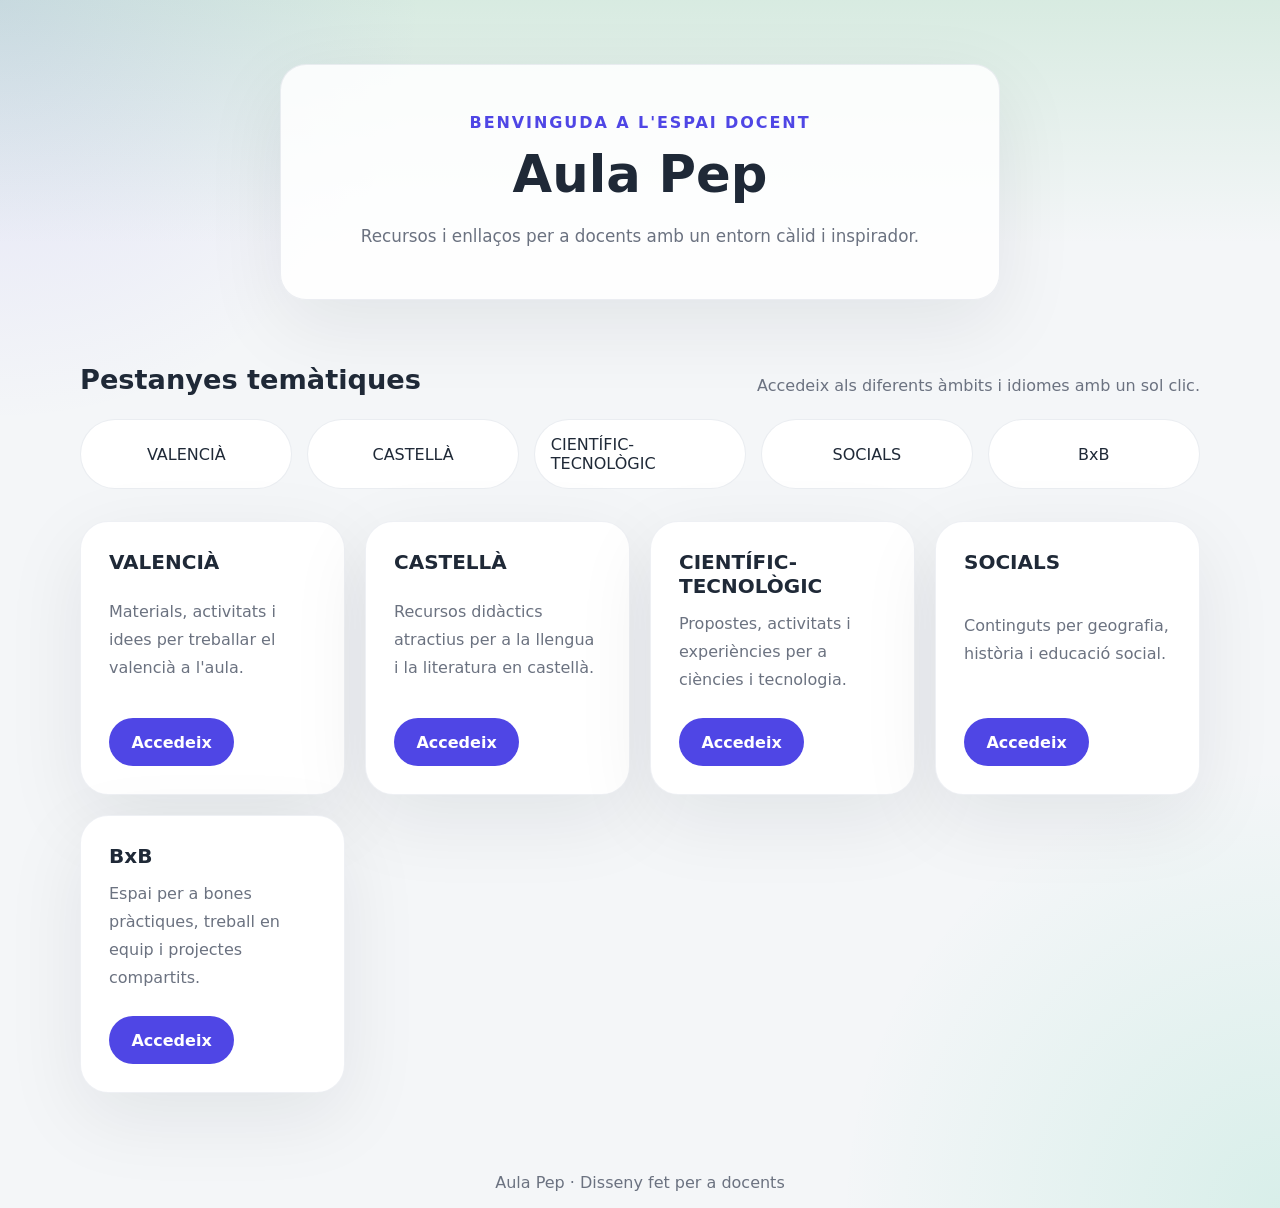
==== index.html @ 79948085 "Update tab and section titles for clarity" ====
<!DOCTYPE html>
<html lang="ca">
<head>
  <meta charset="UTF-8" />
  <meta name="viewport" content="width=device-width, initial-scale=1.0" />
  <title>Aula Pep</title>
  <link rel="stylesheet" href="styles.css" />
</head>
<body>
  <header class="hero">
    <div class="hero-content">
      <p class="eyebrow">Benvinguda a l'espai docent</p>
      <h1>Aula Pep</h1>
      <p class="subtitle">Recursos i enllaços per a docents amb un entorn càlid i inspirador.</p>
    </div>
  </header>

  <main>
    <section class="tabs-section">
      <div class="tabs-header">
        <h2>Pestanyes temàtiques</h2>
        <p>Accedeix als diferents àmbits i idiomes amb un sol clic.</p>
      </div>

      <div class="tabs">
        <a class="tab" href="#valencia">VALENCIÀ</a>
        <a class="tab" href="#castella">CASTELLÀ</a>
        <a class="tab" href="#cientific">CIENTÍFIC-TECNOLÒGIC</a>
        <a class="tab" href="#social">SOCIALS</a>
        <a class="tab" href="#bxb">BxB</a>
      </div>

      <div class="panel-grid">
        <article id="valencia" class="panel">
          <h3>VALENCIÀ</h3>
          <p>Materials, activitats i idees per treballar el valencià a l'aula.</p>
          <a class="button" href="#">Accedeix</a>
        </article>

        <article id="castella" class="panel">
          <h3>CASTELLÀ</h3>
          <p>Recursos didàctics atractius per a la llengua i la literatura en castellà.</p>
          <a class="button" href="castella/castellano.html">Accedeix</a>
        </article>

        <article id="cientific" class="panel">
          <h3>CIENTÍFIC-TECNOLÒGIC</h3>
          <p>Propostes, activitats i experiències per a ciències i tecnologia.</p>
          <a class="button" href="#">Accedeix</a>
        </article>

        <article id="social" class="panel">
          <h3>SOCIALS</h3>
          <p>Continguts per geografia, història i educació social.</p>
          <a class="button" href="#">Accedeix</a>
        </article>

        <article id="bxb" class="panel">
          <h3>BxB</h3>
          <p>Espai per a bones pràctiques, treball en equip i projectes compartits.</p>
          <a class="button" href="bxb.html">Accedeix</a>
        </article>
      </div>
    </section>
  </main>

  <footer class="footer">
    <p>Aula Pep · Disseny fet per a docents</p>
  </footer>
</body>
</html>
---- styles.css ----
:root {
  color-scheme: light;
  --bg: #f4f6f8;
  --surface: #ffffff;
  --surface-strong: #eef2f5;
  --text: #1f2937;
  --muted: #6b7280;
  --accent: #4f46e5;
  --accent-soft: #eef2ff;
  --shadow: 0 24px 80px rgba(15, 23, 42, 0.08);
  --radius: 26px;
}

* {
  box-sizing: border-box;
}

body {
  margin: 0;
  font-family: Inter, system-ui, -apple-system, BlinkMacSystemFont, "Segoe UI", sans-serif;
  background: radial-gradient(circle at top left, rgba(79, 70, 229, 0.12), transparent 24%),
              radial-gradient(circle at bottom right, rgba(16, 185, 129, 0.12), transparent 25%),
              var(--bg);
  color: var(--text);
  min-height: 100vh;
}

img {
  max-width: 100%;
}

.hero {
  padding: 4rem 1.5rem 3rem;
  text-align: center;
  background: linear-gradient(180deg, rgba(102, 190, 133, 0.2), transparent 70%);
}

.hero-content {
  margin: 0 auto;
  max-width: 720px;
  padding: 3rem 2rem;
  background: rgba(255, 255, 255, 0.85);
  border: 1px solid rgba(148, 163, 184, 0.18);
  border-radius: var(--radius);
  box-shadow: var(--shadow);
}

.eyebrow {
  margin: 0 0 1rem;
  color: var(--accent);
  font-weight: 700;
  letter-spacing: 0.12em;
  text-transform: uppercase;
}

h1 {
  margin: 0;
  font-size: clamp(2.75rem, 4vw, 4rem);
  line-height: 1.03;
}

.subtitle {
  margin: 1.25rem auto 0;
  max-width: 600px;
  color: var(--muted);
  font-size: 1.05rem;
  line-height: 1.8;
}

main {
  padding: 1rem 1.5rem 3rem;
}

.bxb-page body,
.bxb-page {
  background: linear-gradient(180deg, #e8f6ea 0%, #f4fbf6 55%, #ffffff 100%);
}

.bxb-page .hero {
  background: linear-gradient(180deg, rgba(102, 190, 133, 0.2), transparent 75%);
}

.bxb-page .content-page {
  max-width: 960px;
  margin: 0 auto;
}

.content-block {
  margin-bottom: 2rem;
  padding: 1.75rem;
  background: rgba(255, 255, 255, 0.9);
  border-radius: 28px;
  border: 1px solid rgba(148, 163, 184, 0.16);
  box-shadow: var(--shadow);
}

.image-gallery-block {
  background: rgba(237, 249, 238, 0.95);
}

.image-gallery {
  display: grid;
  grid-template-columns: repeat(auto-fit, minmax(200px, 1fr));
  gap: 1rem;
  margin-top: 1.5rem;
}

.image-gallery figure {
  margin: 0;
  overflow: hidden;
  border-radius: 24px;
  background: #f8faf7;
  box-shadow: 0 16px 40px rgba(15, 23, 42, 0.08);
}

.image-gallery img {
  display: block;
  width: 100%;
  height: 220px;
  object-fit: cover;
}

.image-gallery figcaption {
  padding: 0.85rem 1rem;
  color: #2f5f3b;
  font-size: 0.98rem;
  font-weight: 600;
}

.tabs-section {
  max-width: 1120px;
  margin: 0 auto;
}

.tabs-header {
  display: flex;
  flex-wrap: wrap;
  align-items: flex-end;
  justify-content: space-between;
  gap: 1rem;
  margin-bottom: 1.5rem;
}

.tabs-header h2 {
  margin: 0;
  font-size: 1.7rem;
}

.tabs-header p {
  margin: 0;
  color: var(--muted);
}

.tabs {
  display: grid;
  grid-template-columns: repeat(auto-fit, minmax(140px, 1fr));
  gap: 0.9rem;
  margin-bottom: 2rem;
}

.tab {
  display: inline-flex;
  align-items: center;
  justify-content: center;
  padding: 0.95rem 1rem;
  border-radius: 999px;
  background: #fff;
  color: var(--text);
  text-decoration: none;
  border: 1px solid rgba(148, 163, 184, 0.2);
  transition: transform 0.2s ease, box-shadow 0.2s ease, border-color 0.2s ease;
}

.tab:hover,
.tab:focus-visible {
  transform: translateY(-2px);
  border-color: rgba(79, 70, 229, 0.32);
  box-shadow: 0 14px 30px rgba(79, 70, 229, 0.1);
}

.panel-grid {
  display: grid;
  gap: 1.25rem;
  grid-template-columns: repeat(auto-fit, minmax(220px, 1fr));
}

.panel {
  background: var(--surface);
  border-radius: 28px;
  padding: 1.75rem;
  border: 1px solid rgba(148, 163, 184, 0.16);
  box-shadow: var(--shadow);
  display: flex;
  flex-direction: column;
  justify-content: space-between;
}

.panel h3 {
  margin: 0 0 0.75rem;
  font-size: 1.25rem;
}

.panel p {
  margin: 0 0 1.5rem;
  color: var(--muted);
  line-height: 1.75;
}

.button {
  align-self: flex-start;
  display: inline-flex;
  padding: 0.9rem 1.4rem;
  border-radius: 999px;
  background: var(--accent);
  color: white;
  text-decoration: none;
  font-weight: 600;
  transition: background 0.2s ease, transform 0.2s ease;
}

.button:hover,
.button:focus-visible {
  background: #4338ca;
  transform: translateY(-1px);
}

.footer {
  text-align: center;
  margin-top: 2rem;
  color: var(--muted);
}

@media (max-width: 720px) {
  .hero-content {
    padding: 2rem 1.2rem;
  }

  .tabs-header {
    align-items: flex-start;
  }
}
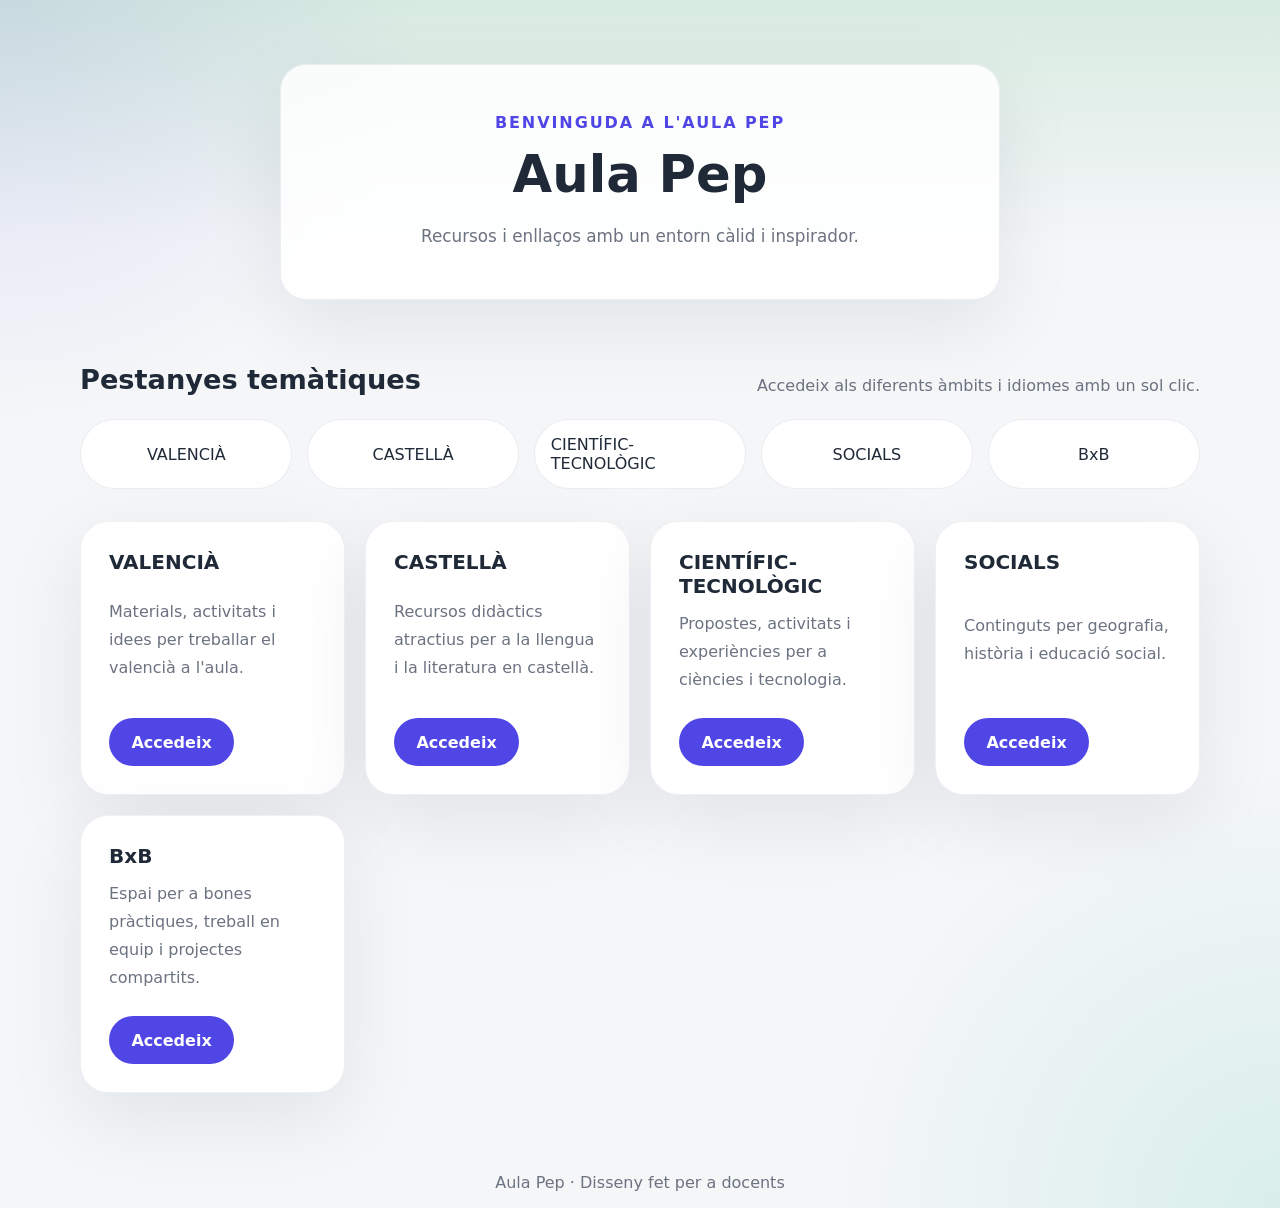
==== commit b7675c3a: "Update welcome message in index.html" ====
--- a/index.html
+++ b/index.html
@@ -9,9 +9,9 @@
 <body>
   <header class="hero">
     <div class="hero-content">
-      <p class="eyebrow">Benvinguda a l'espai docent</p>
+      <p class="eyebrow">Benvinguda a l'Aula Pep</p>
       <h1>Aula Pep</h1>
-      <p class="subtitle">Recursos i enllaços per a docents amb un entorn càlid i inspirador.</p>
+      <p class="subtitle">Recursos i enllaços amb un entorn càlid i inspirador.</p>
     </div>
   </header>
 
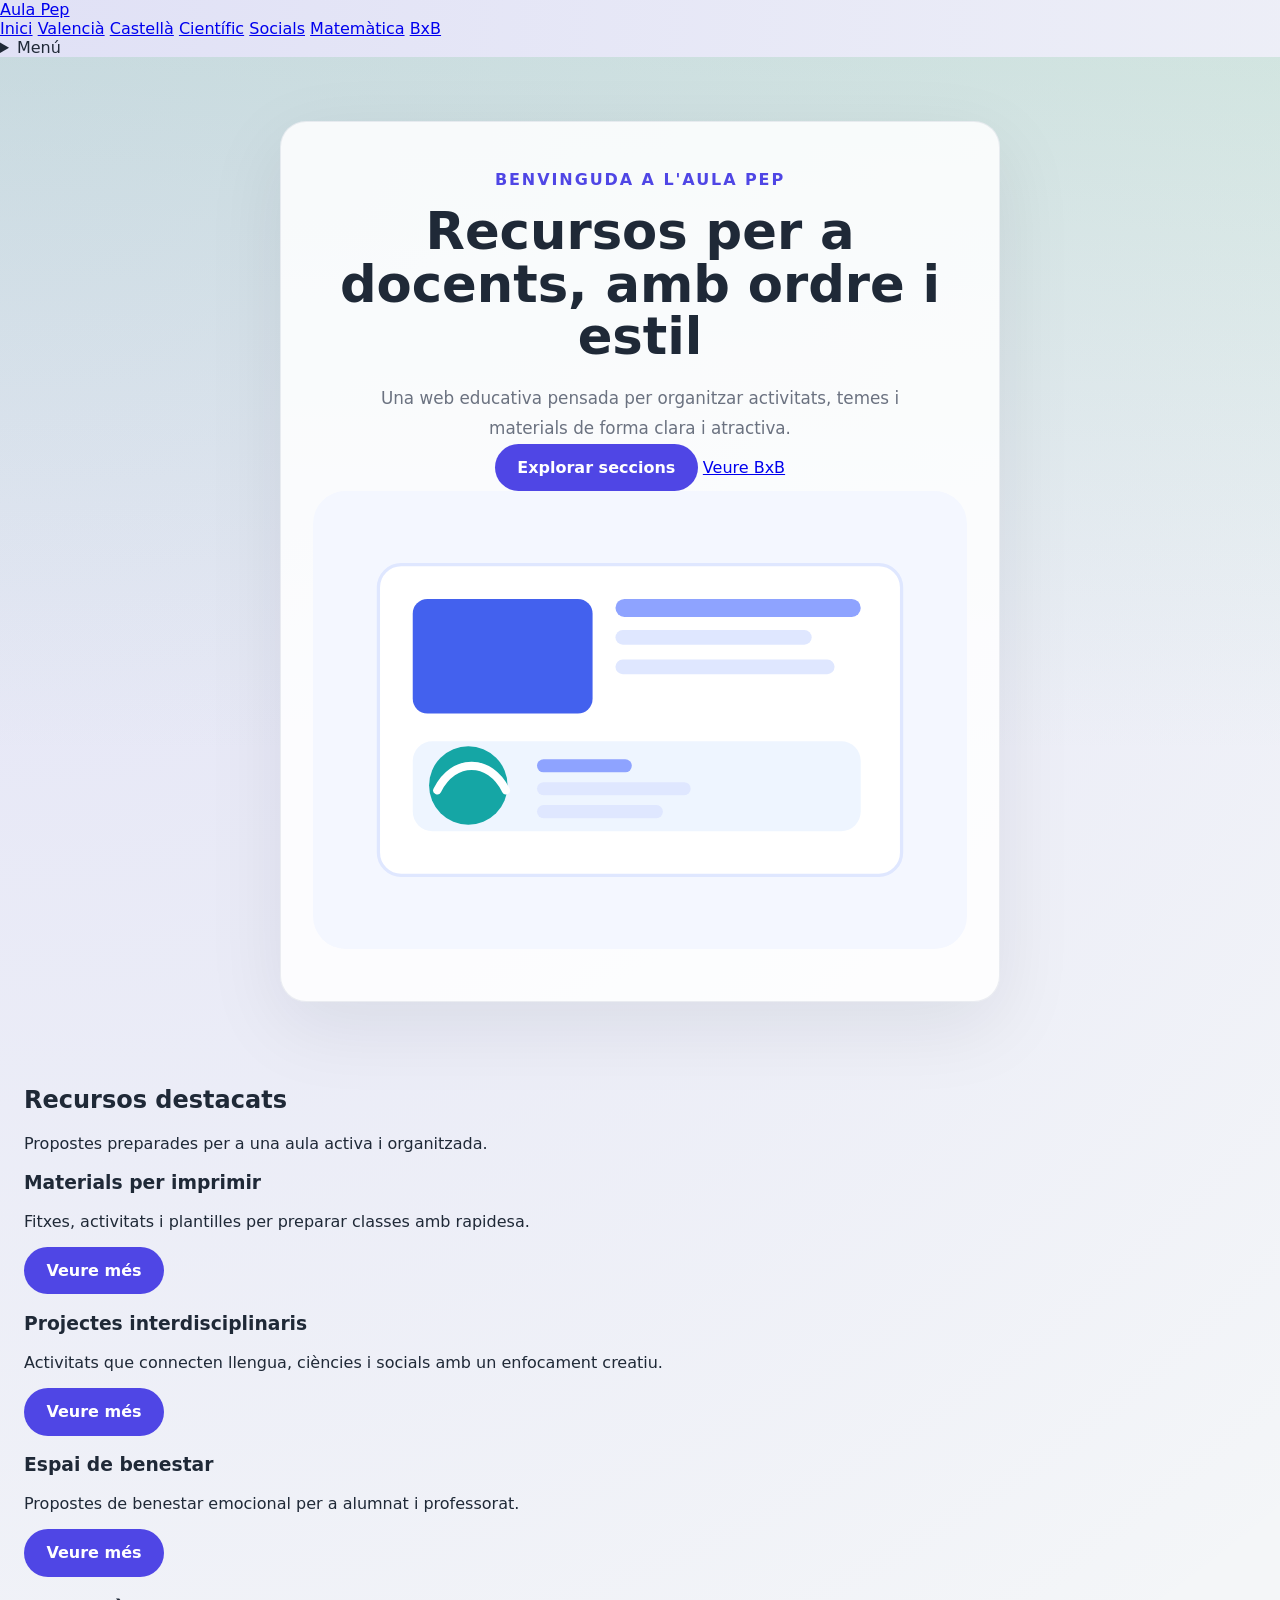
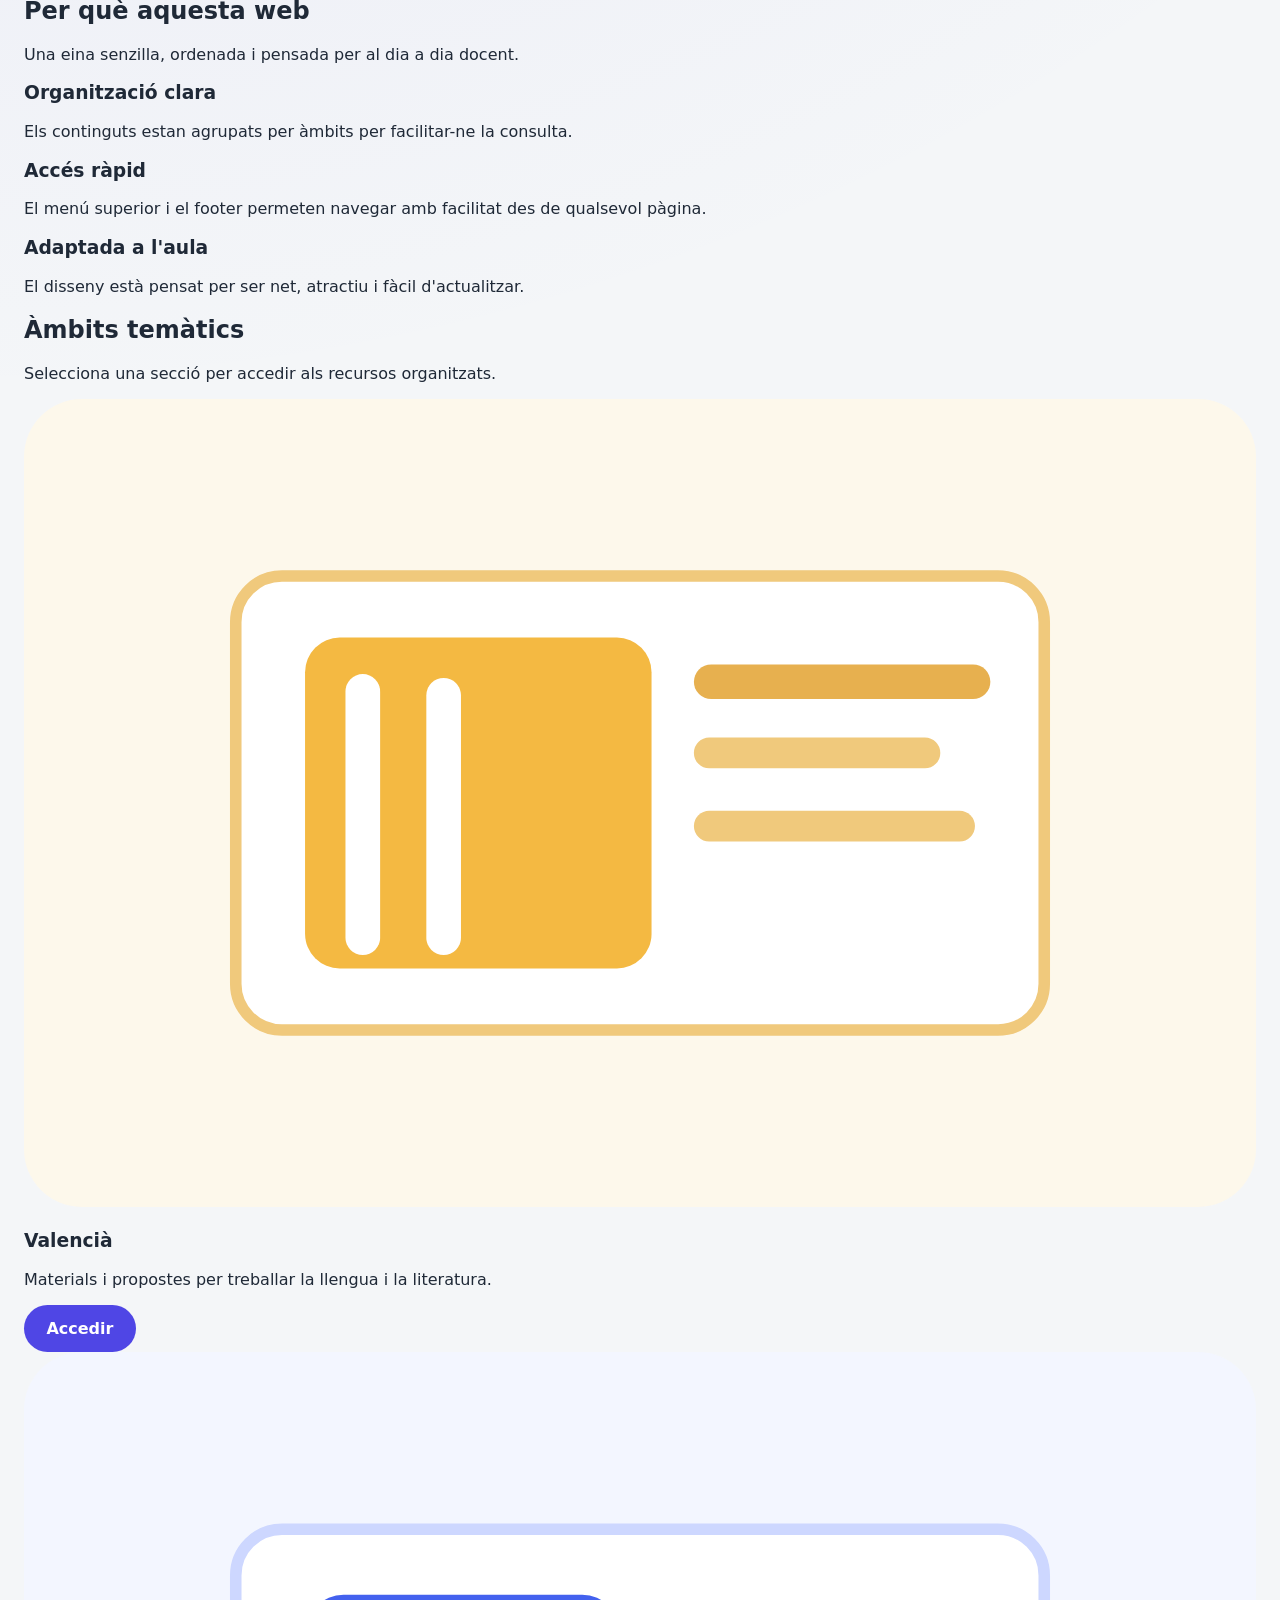
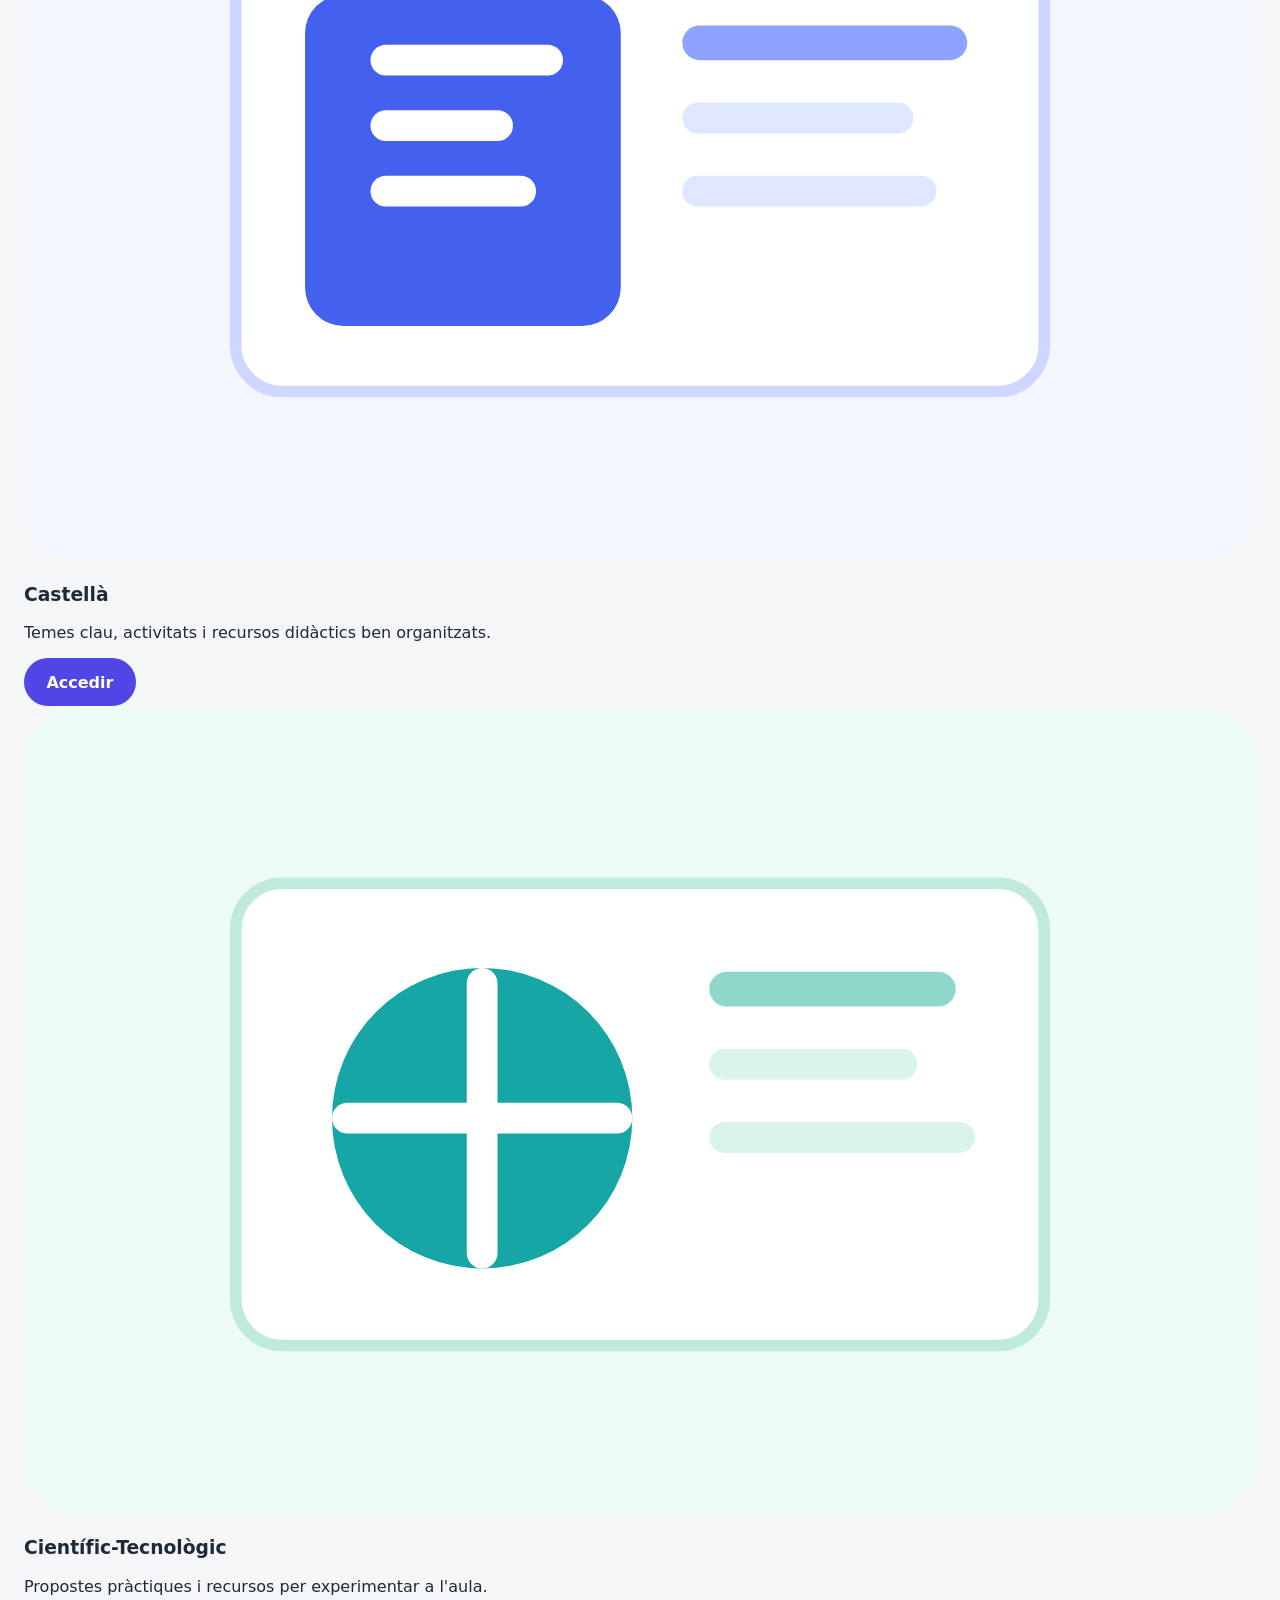
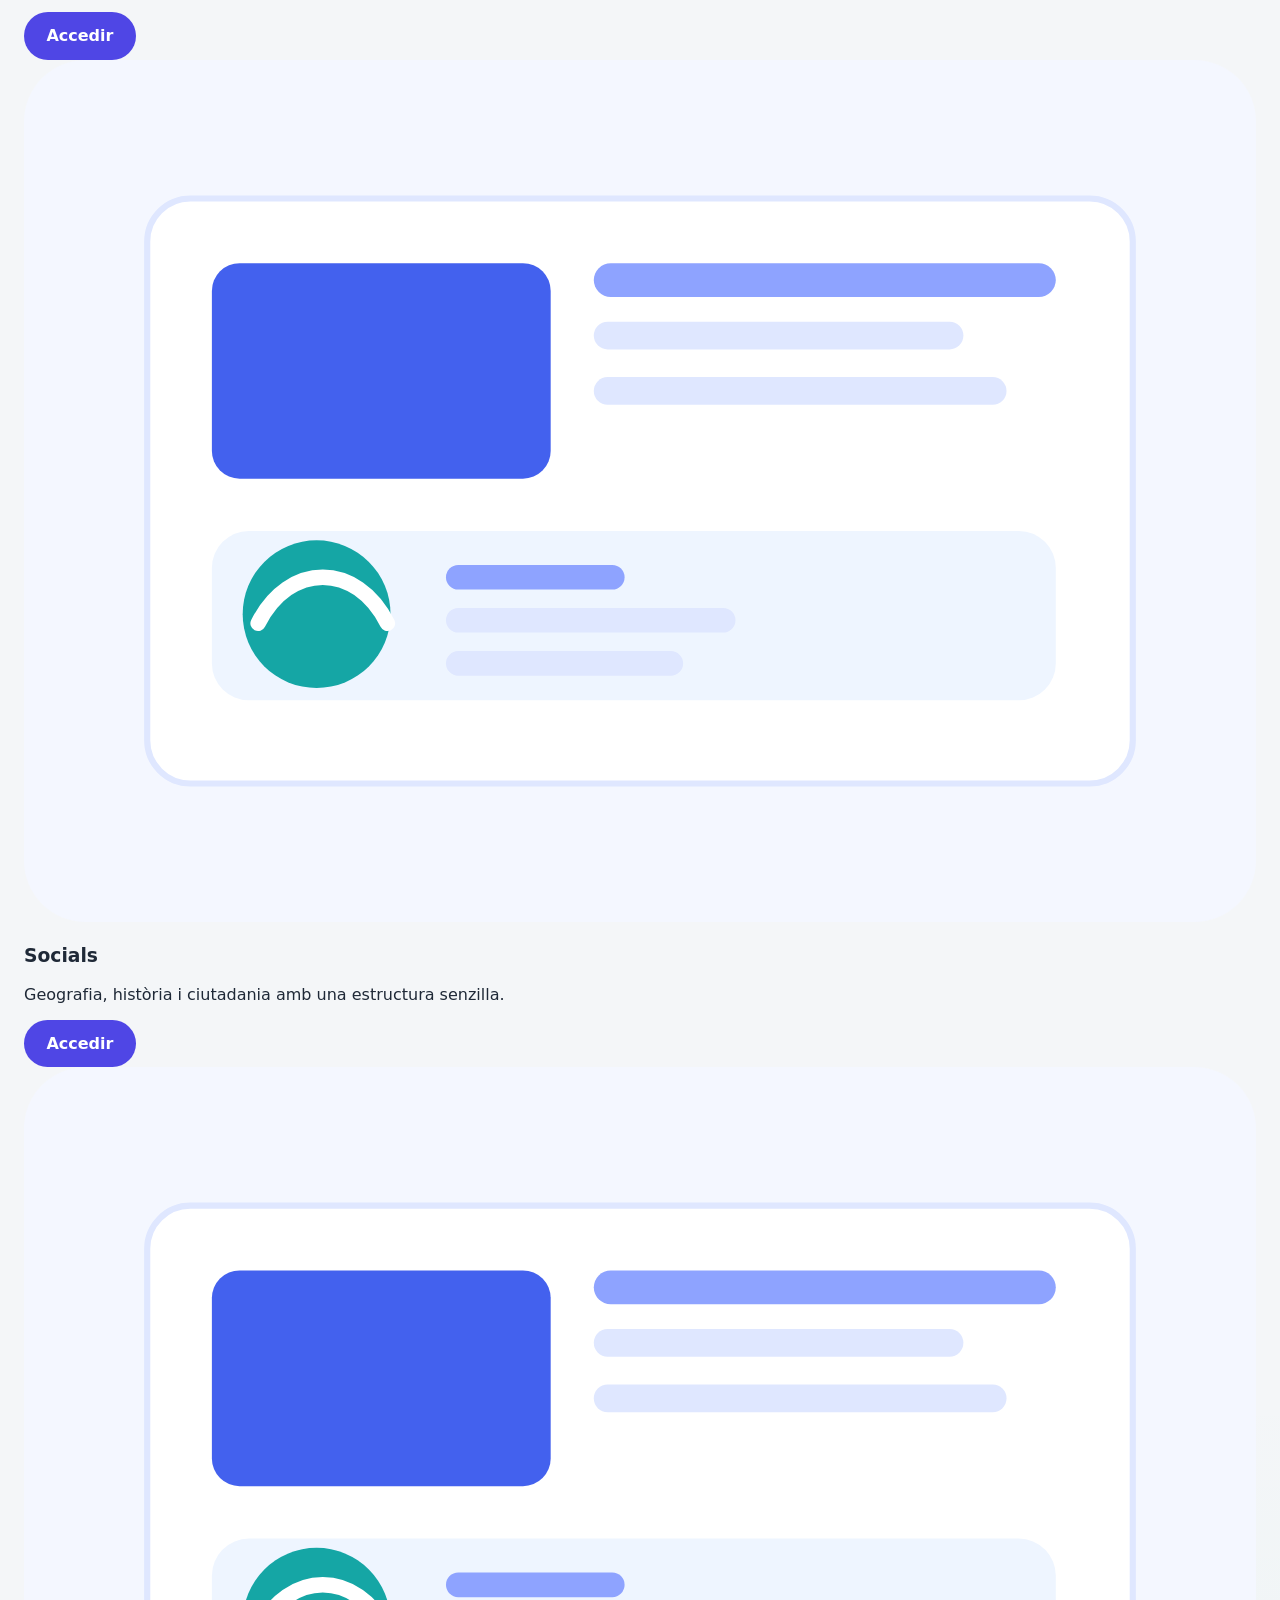
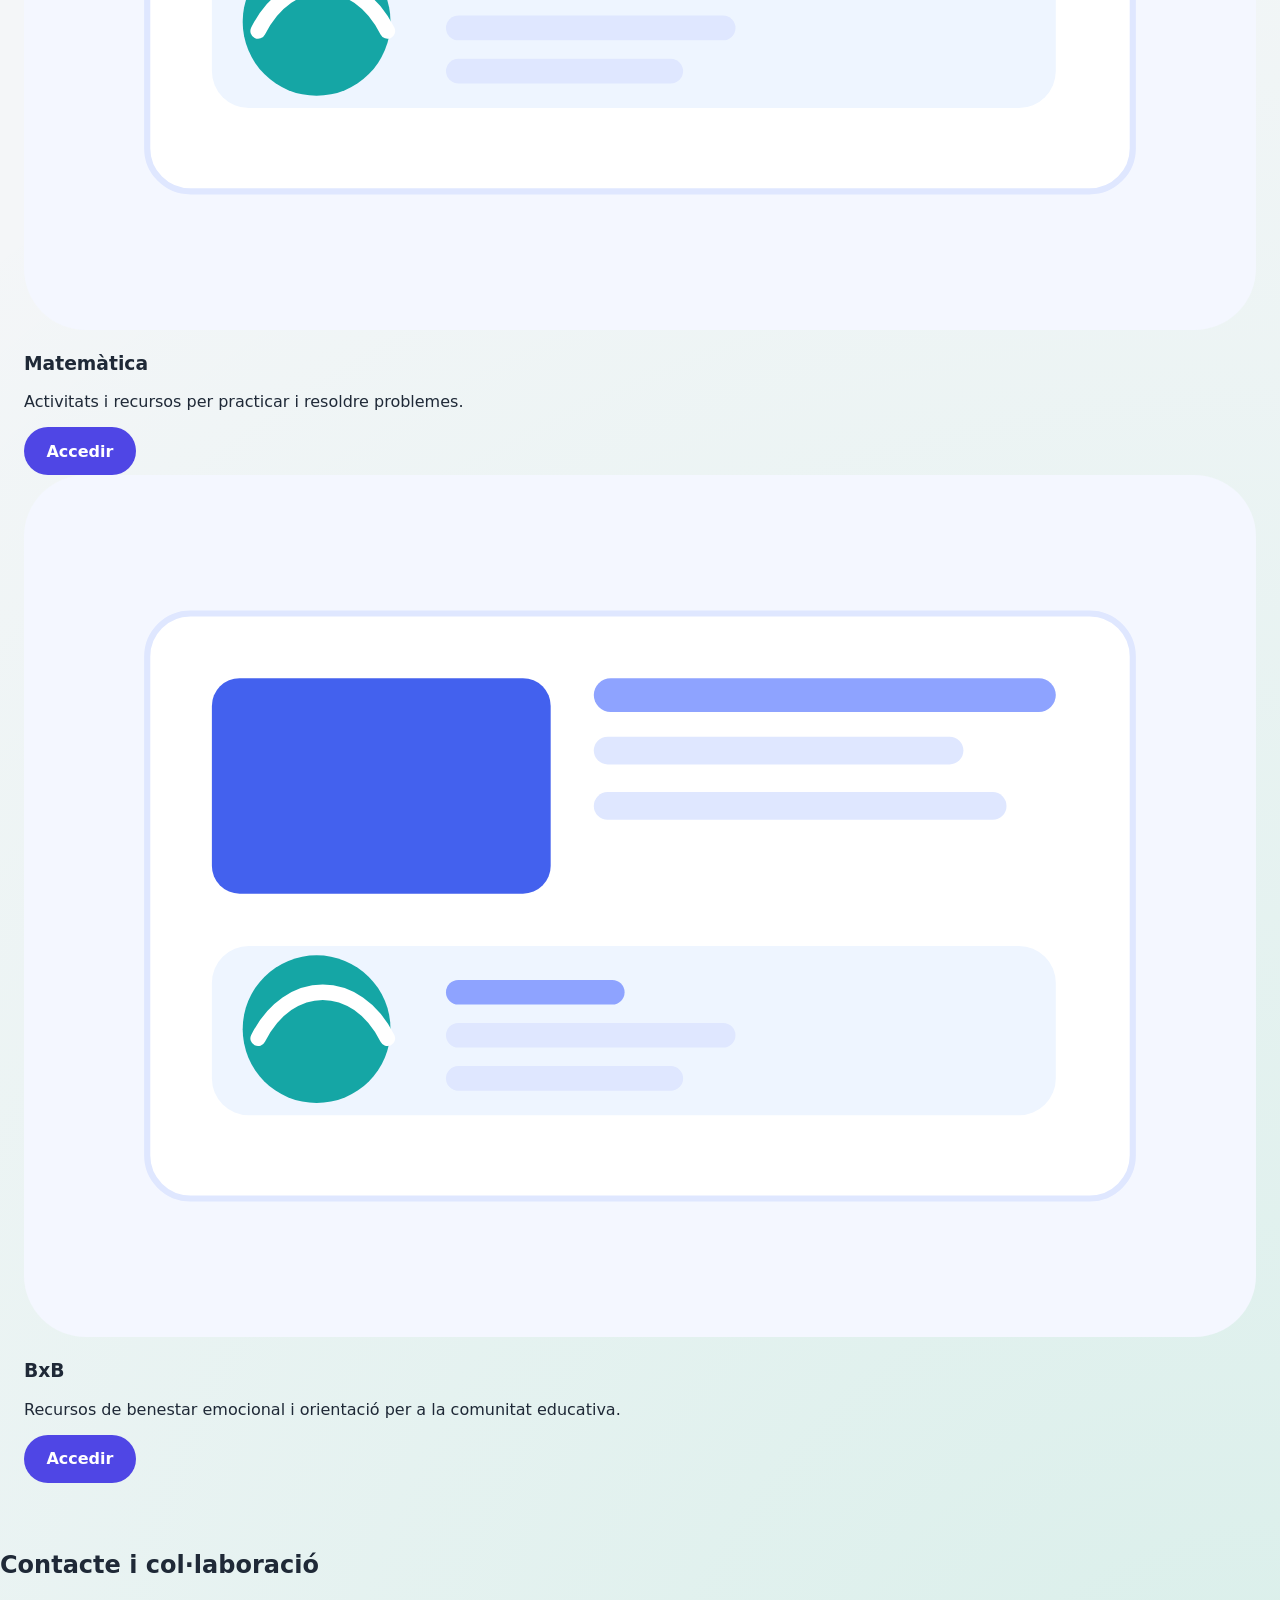
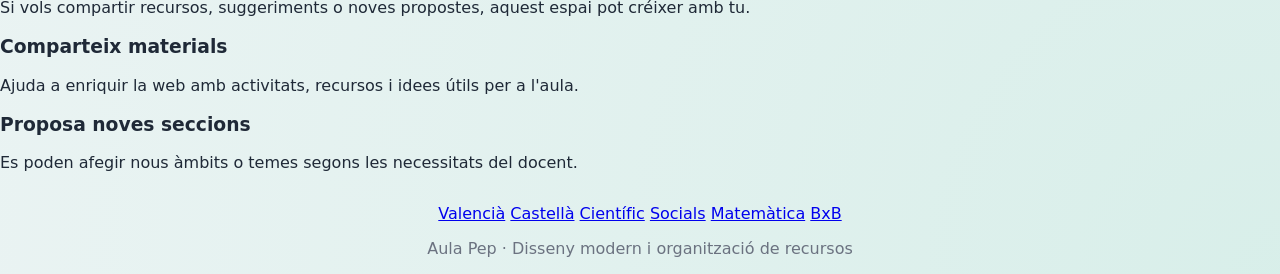
==== commit 5f2ba4b0: "Mejora visual y estructura de la web Aula Pep" ====
--- a/index.html
+++ b/index.html
@@ -7,65 +7,199 @@
   <link rel="stylesheet" href="styles.css" />
 </head>
 <body>
-  <header class="hero">
-    <div class="hero-content">
-      <p class="eyebrow">Benvinguda a l'Aula Pep</p>
-      <h1>Aula Pep</h1>
-      <p class="subtitle">Recursos i enllaços amb un entorn càlid i inspirador.</p>
-    </div>
-  </header>
-
-  <main>
-    <section class="tabs-section">
-      <div class="tabs-header">
-        <h2>Pestanyes temàtiques</h2>
-        <p>Accedeix als diferents àmbits i idiomes amb un sol clic.</p>
-      </div>
-
-      <div class="tabs">
-        <a class="tab" href="#valencia">VALENCIÀ</a>
-        <a class="tab" href="#castella">CASTELLÀ</a>
-        <a class="tab" href="#cientific">CIENTÍFIC-TECNOLÒGIC</a>
-        <a class="tab" href="#social">SOCIALS</a>
-        <a class="tab" href="#bxb">BxB</a>
-      </div>
-
-      <div class="panel-grid">
-        <article id="valencia" class="panel">
-          <h3>VALENCIÀ</h3>
-          <p>Materials, activitats i idees per treballar el valencià a l'aula.</p>
-          <a class="button" href="#">Accedeix</a>
+  <div class="site-shell">
+    <header class="site-header">
+      <nav class="top-nav" aria-label="Navegació principal">
+        <a class="nav-brand" href="index.html">Aula Pep</a>
+        <div class="nav-links">
+          <a href="index.html">Inici</a>
+          <a href="valencia/index.html">Valencià</a>
+          <a href="castella/index.html">Castellà</a>
+          <a href="cientificotecnologic/index.html">Científic</a>
+          <a href="social/index.html">Socials</a>
+          <a href="matematica/index.html">Matemàtica</a>
+          <a href="bxb.html">BxB</a>
+        </div>
+        <details class="mobile-nav">
+          <summary>Menú</summary>
+          <div class="mobile-nav__links">
+            <a href="index.html">Inici</a>
+            <a href="valencia/index.html">Valencià</a>
+            <a href="castella/index.html">Castellà</a>
+            <a href="cientificotecnologic/index.html">Científic</a>
+            <a href="social/index.html">Socials</a>
+            <a href="matematica/index.html">Matemàtica</a>
+            <a href="bxb.html">BxB</a>
+          </div>
+        </details>
+      </nav>
+    </header>
+
+    <header class="hero">
+      <div class="hero-content">
+        <div class="hero-text">
+          <p class="eyebrow">Benvinguda a l'Aula Pep</p>
+          <h1>Recursos per a docents, amb ordre i estil</h1>
+          <p class="subtitle">Una web educativa pensada per organitzar activitats, temes i materials de forma clara i atractiva.</p>
+          <div class="hero-actions">
+            <a class="button" href="#seccions">Explorar seccions</a>
+            <a class="button-secondary" href="bxb.html">Veure BxB</a>
+          </div>
+        </div>
+        <div class="hero-media">
+          <img src="assets/images/hero-home.svg" alt="Il·lustració d'un espai de recursos escolars" />
+        </div>
+      </div>
+    </header>
+
+    <main>
+      <section class="section-block" id="seccions">
+        <div class="section-heading">
+          <div>
+            <h2>Recursos destacats</h2>
+            <p>Propostes preparades per a una aula activa i organitzada.</p>
+          </div>
+        </div>
+
+        <div class="card-grid">
+          <article class="feature-card">
+            <h3>Materials per imprimir</h3>
+            <p>Fitxes, activitats i plantilles per preparar classes amb rapidesa.</p>
+            <a class="button" href="valencia/index.html">Veure més</a>
+          </article>
+          <article class="feature-card">
+            <h3>Projectes interdisciplinaris</h3>
+            <p>Activitats que connecten llengua, ciències i socials amb un enfocament creatiu.</p>
+            <a class="button" href="cientificotecnologic/index.html">Veure més</a>
+          </article>
+          <article class="feature-card">
+            <h3>Espai de benestar</h3>
+            <p>Propostes de benestar emocional per a alumnat i professorat.</p>
+            <a class="button" href="bxb.html">Veure més</a>
+          </article>
+        </div>
+      </section>
+
+      <section class="section-block">
+        <div class="section-heading">
+          <div>
+            <h2>Per què aquesta web</h2>
+            <p>Una eina senzilla, ordenada i pensada per al dia a dia docent.</p>
+          </div>
+        </div>
+
+        <div class="card-grid">
+          <article class="info-card">
+            <h3>Organització clara</h3>
+            <p>Els continguts estan agrupats per àmbits per facilitar-ne la consulta.</p>
+          </article>
+          <article class="info-card">
+            <h3>Accés ràpid</h3>
+            <p>El menú superior i el footer permeten navegar amb facilitat des de qualsevol pàgina.</p>
+          </article>
+          <article class="info-card">
+            <h3>Adaptada a l'aula</h3>
+            <p>El disseny està pensat per ser net, atractiu i fàcil d'actualitzar.</p>
+          </article>
+        </div>
+      </section>
+
+      <section class="section-block" id="seccions">
+        <div class="section-heading">
+          <div>
+            <h2>Àmbits temàtics</h2>
+            <p>Selecciona una secció per accedir als recursos organitzats.</p>
+          </div>
+        </div>
+
+        <div class="card-grid">
+          <article class="feature-card">
+            <div class="feature-card__image">
+              <img src="assets/images/section-valencia.svg" alt="Il·lustració de valencià" />
+            </div>
+            <h3>Valencià</h3>
+            <p>Materials i propostes per treballar la llengua i la literatura.</p>
+            <a class="button" href="valencia/index.html">Accedir</a>
+          </article>
+
+          <article class="feature-card">
+            <div class="feature-card__image">
+              <img src="assets/images/section-castella.svg" alt="Il·lustració de castellà" />
+            </div>
+            <h3>Castellà</h3>
+            <p>Temes clau, activitats i recursos didàctics ben organitzats.</p>
+            <a class="button" href="castella/index.html">Accedir</a>
+          </article>
+
+          <article class="feature-card">
+            <div class="feature-card__image">
+              <img src="assets/images/section-cientific.svg" alt="Il·lustració de ciència i tecnologia" />
+            </div>
+            <h3>Científic-Tecnològic</h3>
+            <p>Propostes pràctiques i recursos per experimentar a l'aula.</p>
+            <a class="button" href="cientificotecnologic/index.html">Accedir</a>
+          </article>
+
+          <article class="feature-card">
+            <div class="feature-card__image">
+              <img src="assets/images/hero-home.svg" alt="Il·lustració de socials" />
+            </div>
+            <h3>Socials</h3>
+            <p>Geografia, història i ciutadania amb una estructura senzilla.</p>
+            <a class="button" href="social/index.html">Accedir</a>
+          </article>
+
+          <article class="feature-card">
+            <div class="feature-card__image">
+              <img src="assets/images/hero-home.svg" alt="Il·lustració de matemàtiques" />
+            </div>
+            <h3>Matemàtica</h3>
+            <p>Activitats i recursos per practicar i resoldre problemes.</p>
+            <a class="button" href="matematica/index.html">Accedir</a>
+          </article>
+
+          <article class="feature-card">
+            <div class="feature-card__image">
+              <img src="assets/images/hero-home.svg" alt="Il·lustració de benestar emocional" />
+            </div>
+            <h3>BxB</h3>
+            <p>Recursos de benestar emocional i orientació per a la comunitat educativa.</p>
+            <a class="button" href="bxb.html">Accedir</a>
+          </article>
+        </div>
+      </section>
+    </main>
+
+    <section class="section-block">
+      <div class="section-heading">
+        <div>
+          <h2>Contacte i col·laboració</h2>
+          <p>Si vols compartir recursos, suggeriments o noves propostes, aquest espai pot créixer amb tu.</p>
+        </div>
+      </div>
+      <div class="card-grid">
+        <article class="info-card">
+          <h3>Comparteix materials</h3>
+          <p>Ajuda a enriquir la web amb activitats, recursos i idees útils per a l'aula.</p>
         </article>
-
-        <article id="castella" class="panel">
-          <h3>CASTELLÀ</h3>
-          <p>Recursos didàctics atractius per a la llengua i la literatura en castellà.</p>
-          <a class="button" href="castella/castellano.html">Accedeix</a>
+        <article class="info-card">
+          <h3>Proposa noves seccions</h3>
+          <p>Es poden afegir nous àmbits o temes segons les necessitats del docent.</p>
         </article>
-
-        <article id="cientific" class="panel">
-          <h3>CIENTÍFIC-TECNOLÒGIC</h3>
-          <p>Propostes, activitats i experiències per a ciències i tecnologia.</p>
-          <a class="button" href="#">Accedeix</a>
-        </article>
-
-        <article id="social" class="panel">
-          <h3>SOCIALS</h3>
-          <p>Continguts per geografia, història i educació social.</p>
-          <a class="button" href="#">Accedeix</a>
-        </article>
-
-        <article id="bxb" class="panel">
-          <h3>BxB</h3>
-          <p>Espai per a bones pràctiques, treball en equip i projectes compartits.</p>
-          <a class="button" href="bxb.html">Accedeix</a>
-        </article>
       </div>
     </section>
-  </main>
-
-  <footer class="footer">
-    <p>Aula Pep · Disseny fet per a docents</p>
-  </footer>
+
+    <footer class="footer">
+      <div class="footer-links">
+        <a href="valencia/index.html">Valencià</a>
+        <a href="castella/index.html">Castellà</a>
+        <a href="cientificotecnologic/index.html">Científic</a>
+        <a href="social/index.html">Socials</a>
+        <a href="matematica/index.html">Matemàtica</a>
+        <a href="bxb.html">BxB</a>
+      </div>
+      <p>Aula Pep · Disseny modern i organització de recursos</p>
+    </footer>
+  </div>
 </body>
 </html>
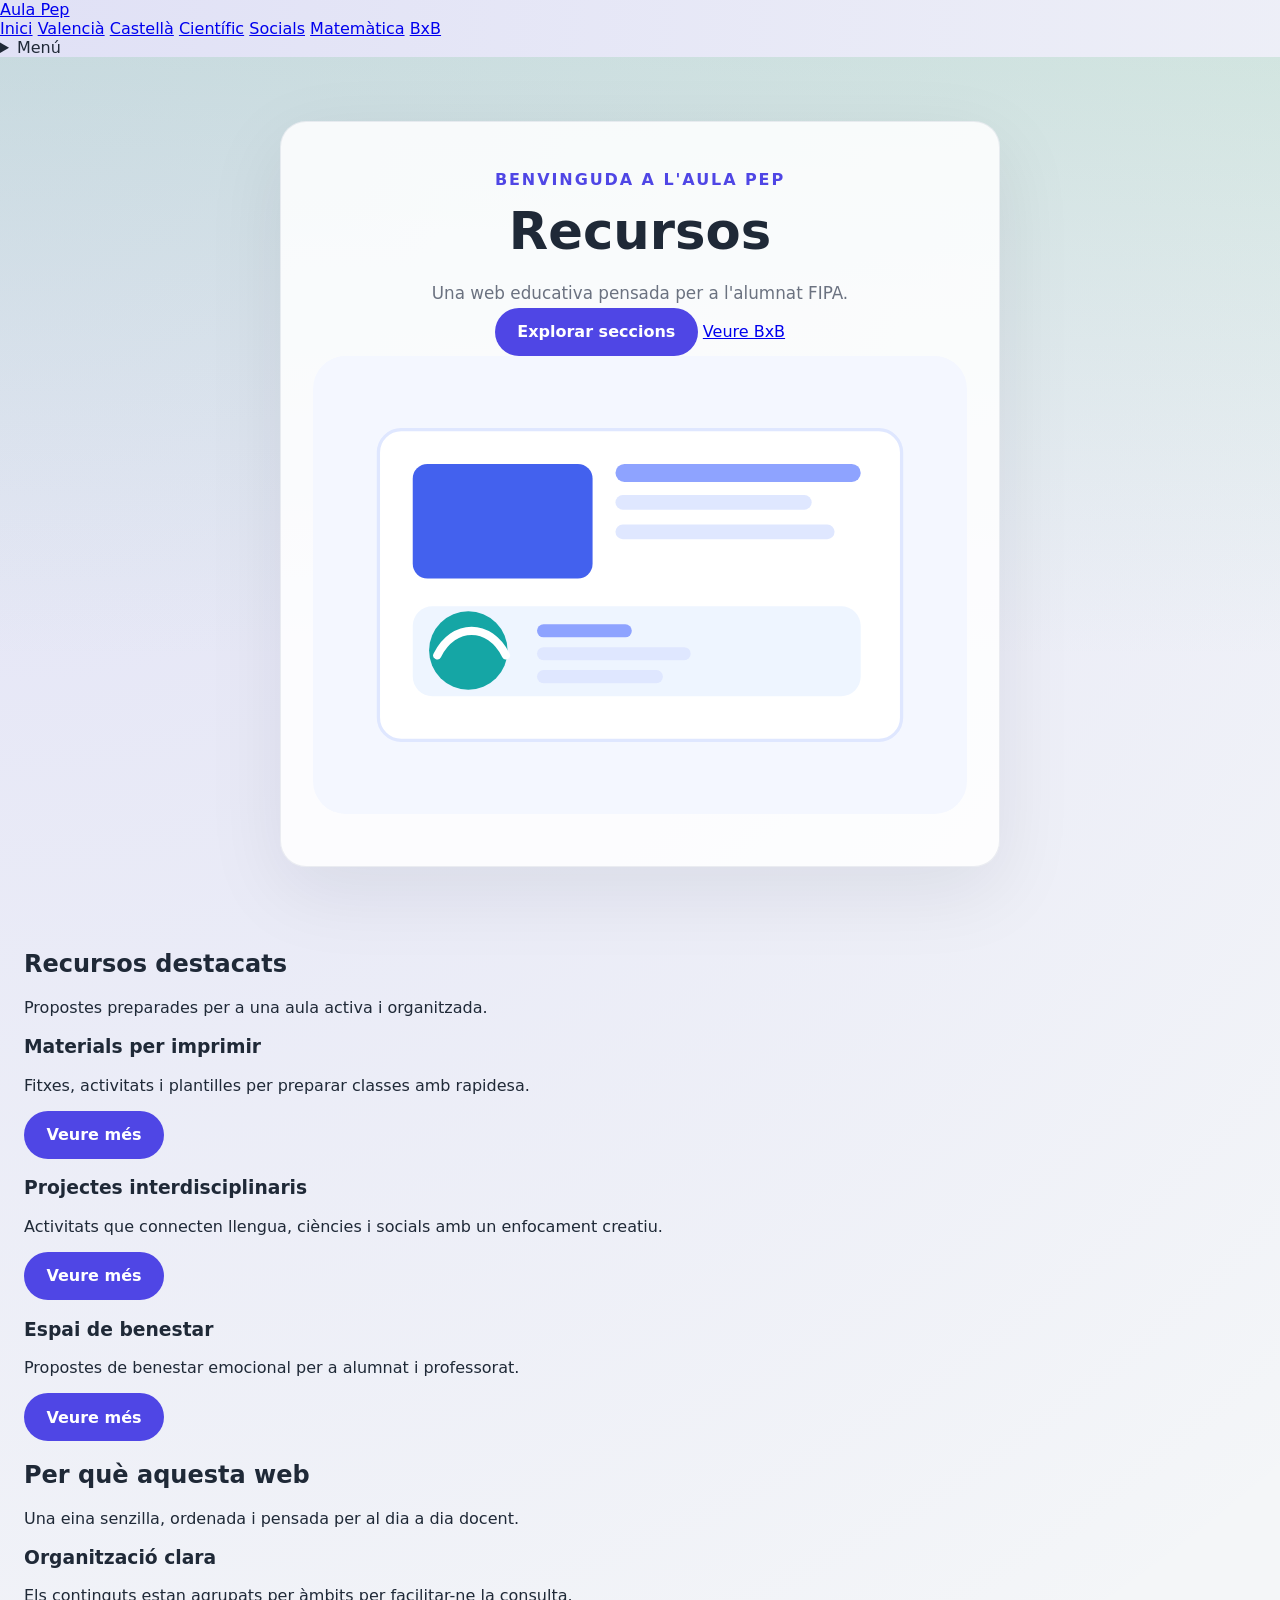
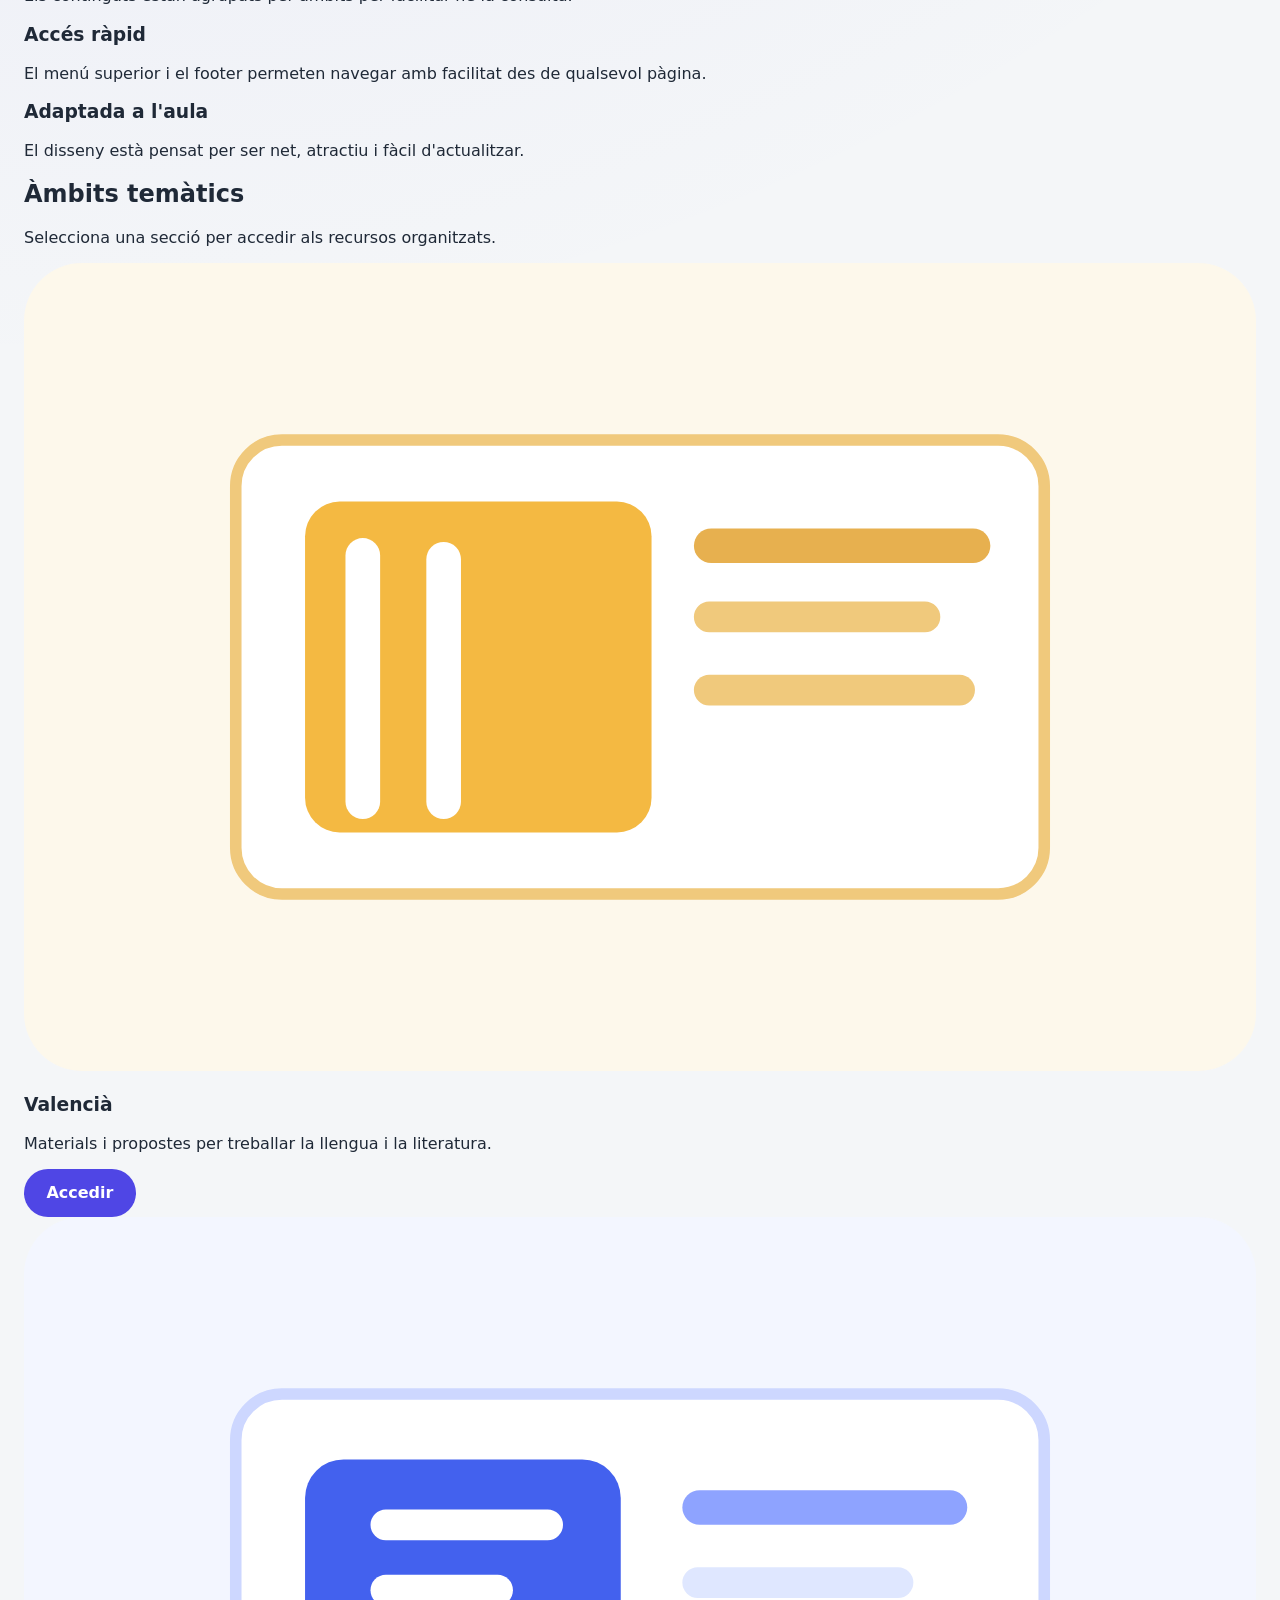
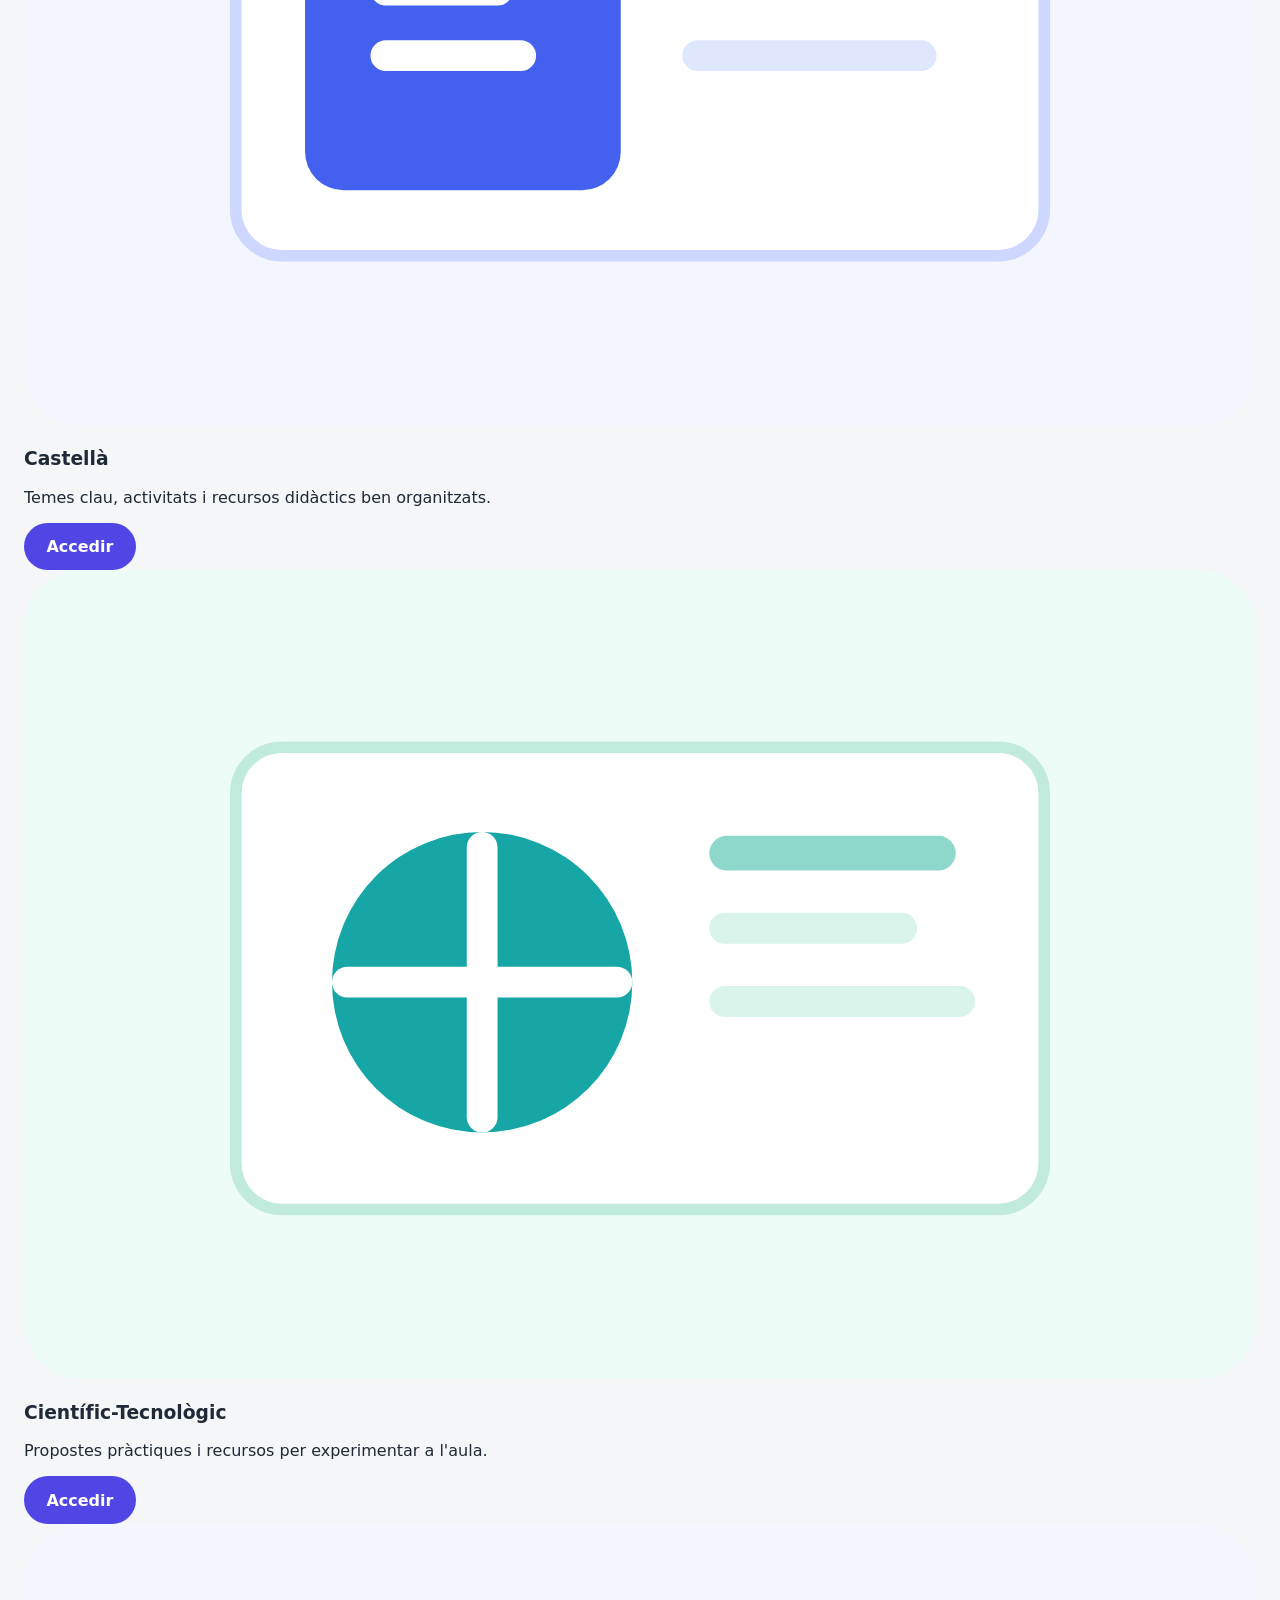
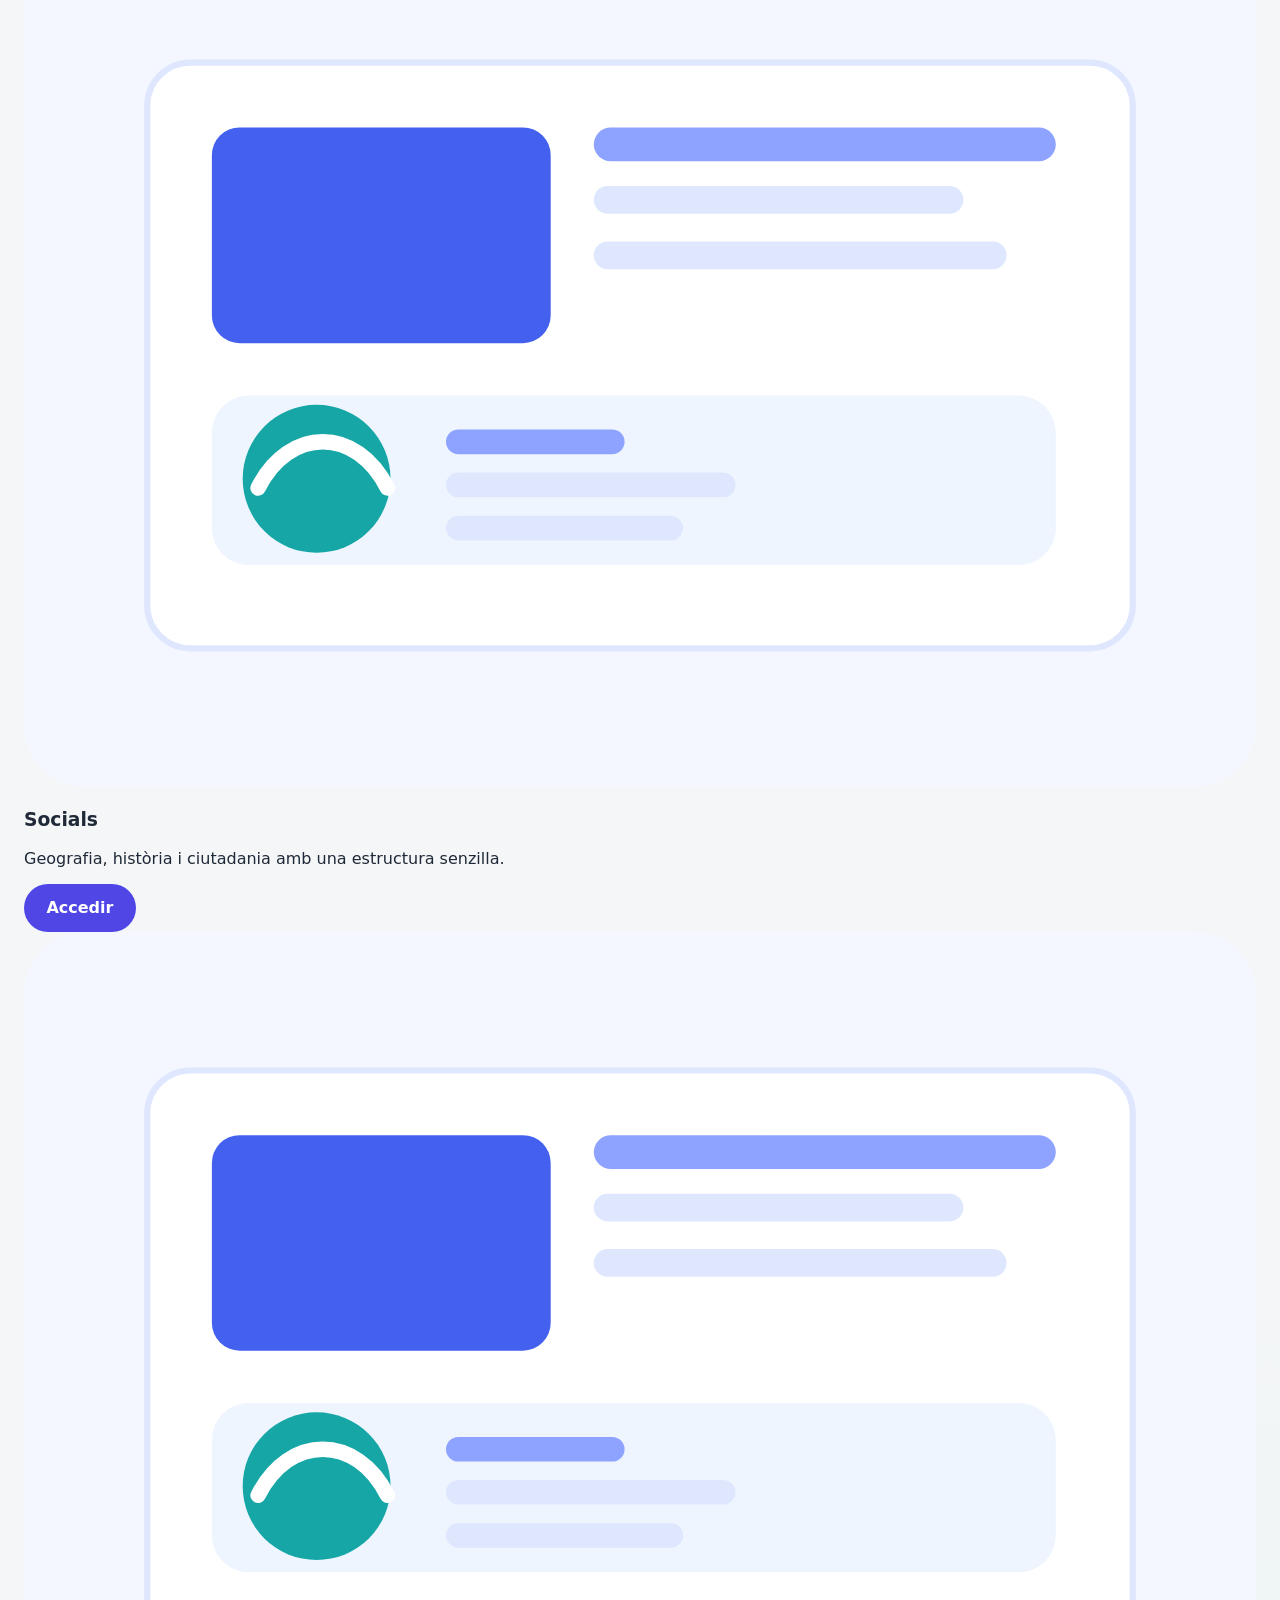
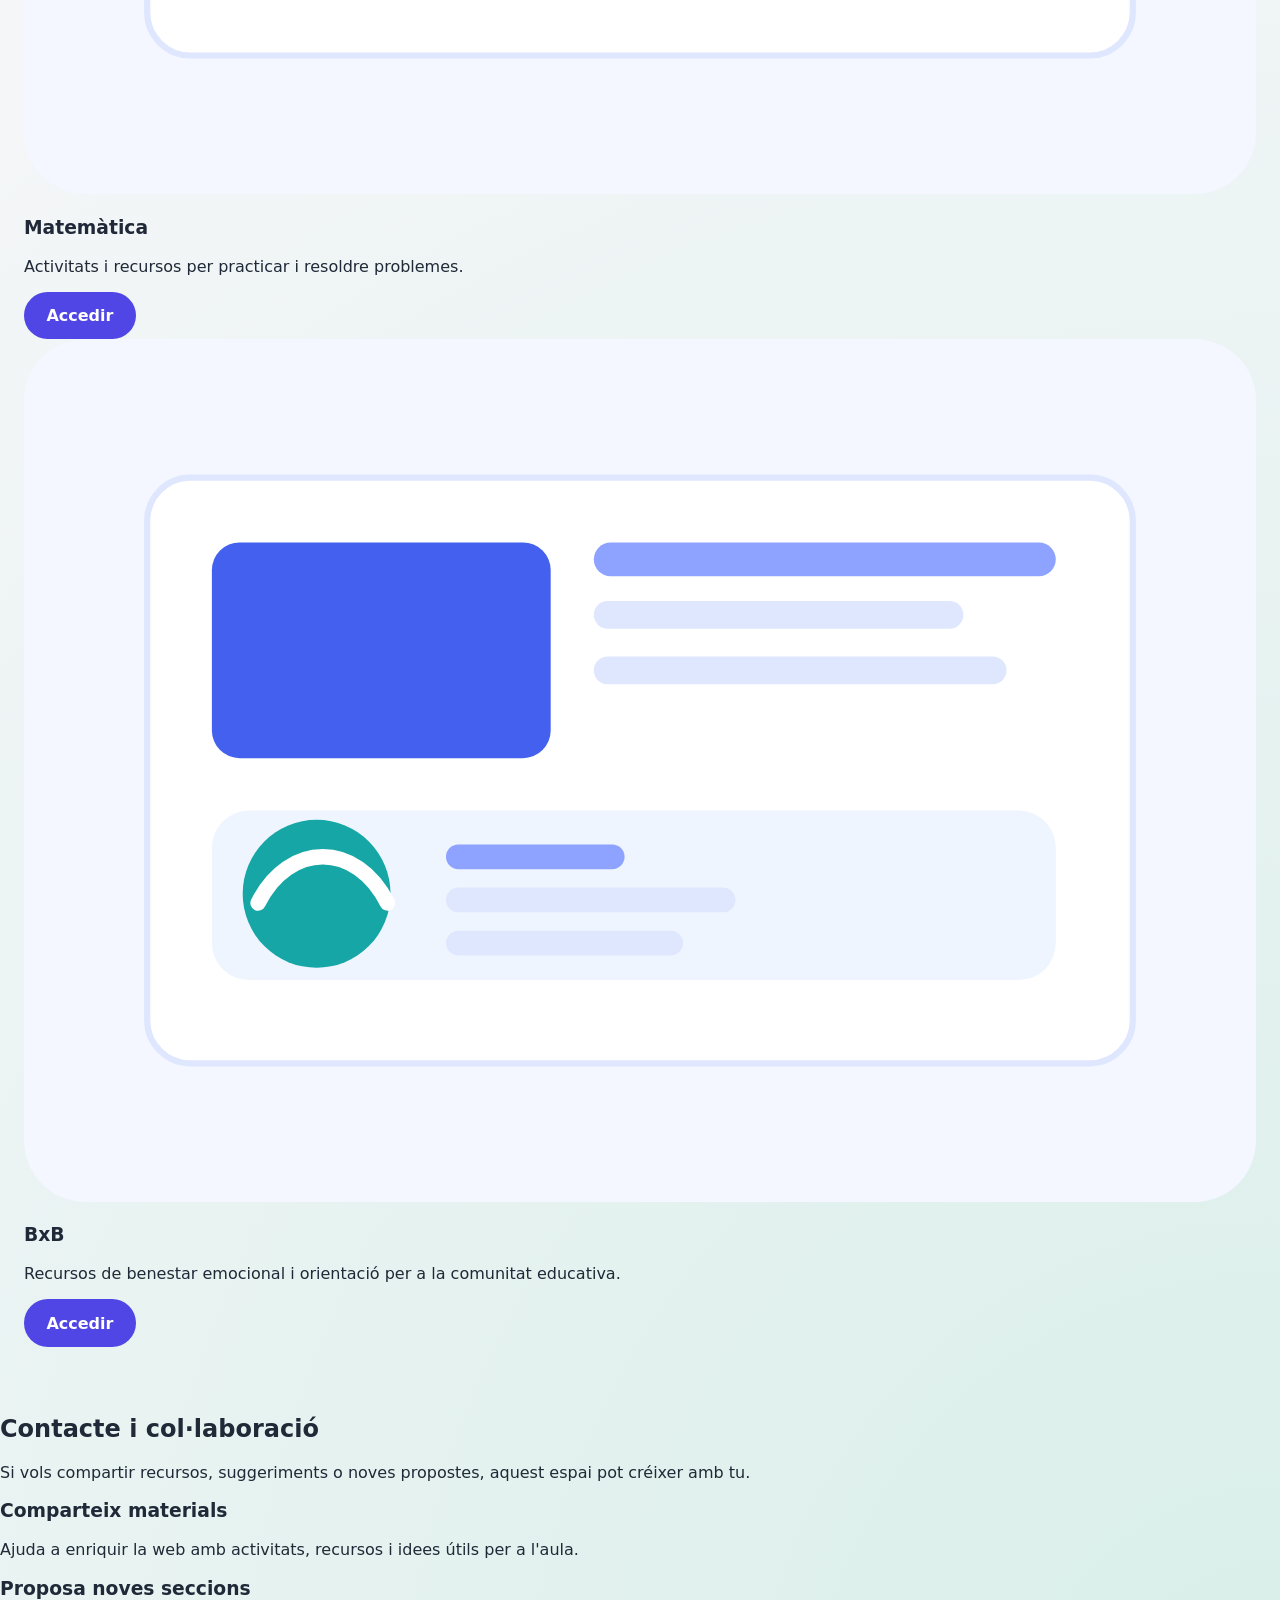
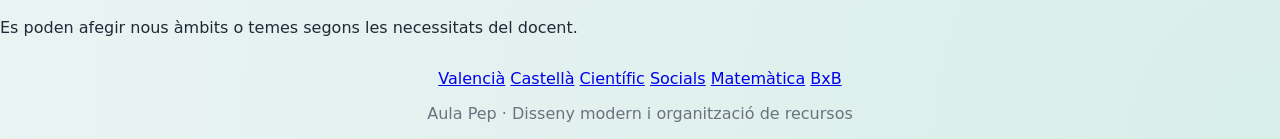
==== commit d0ae4120: "Update index.html" ====
--- a/index.html
+++ b/index.html
@@ -39,8 +39,8 @@
       <div class="hero-content">
         <div class="hero-text">
           <p class="eyebrow">Benvinguda a l'Aula Pep</p>
-          <h1>Recursos per a docents, amb ordre i estil</h1>
-          <p class="subtitle">Una web educativa pensada per organitzar activitats, temes i materials de forma clara i atractiva.</p>
+          <h1>Recursos</h1>
+          <p class="subtitle">Una web educativa pensada per a l'alumnat FIPA.</p>
           <div class="hero-actions">
             <a class="button" href="#seccions">Explorar seccions</a>
             <a class="button-secondary" href="bxb.html">Veure BxB</a>
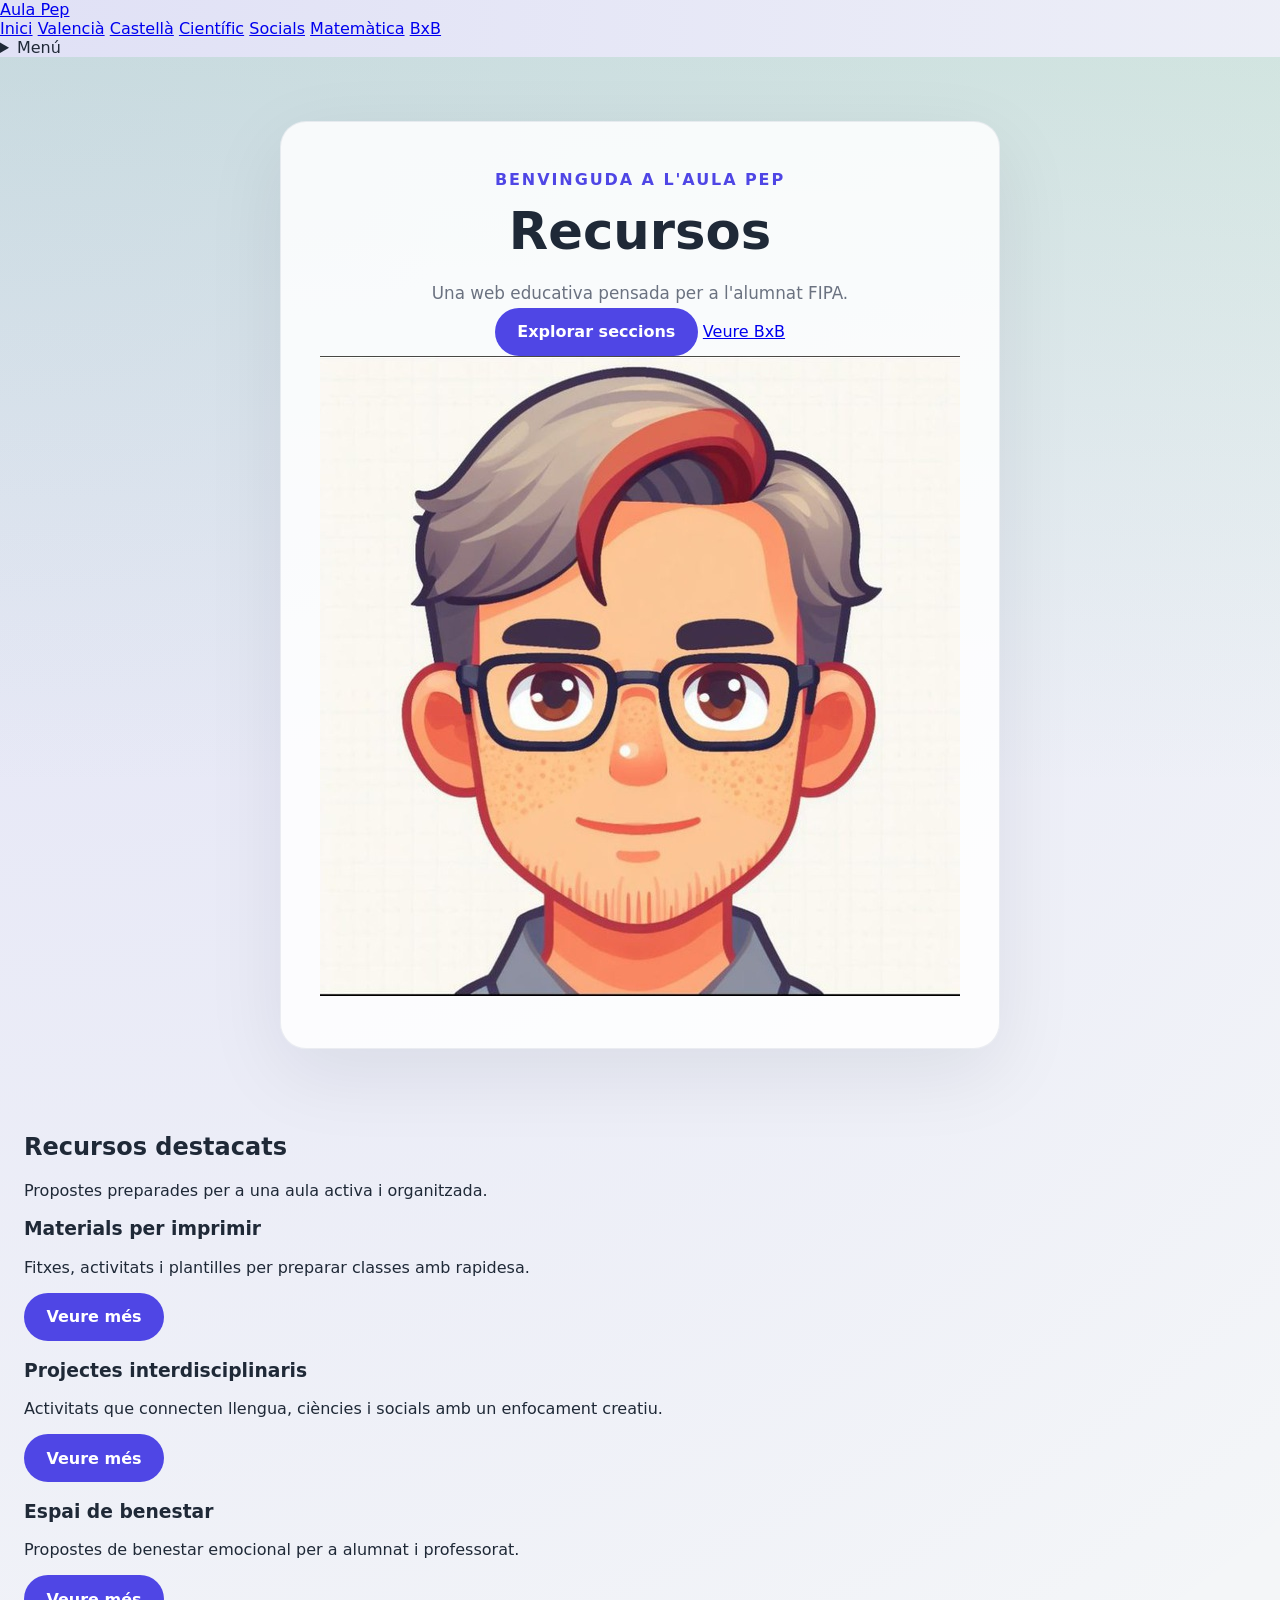
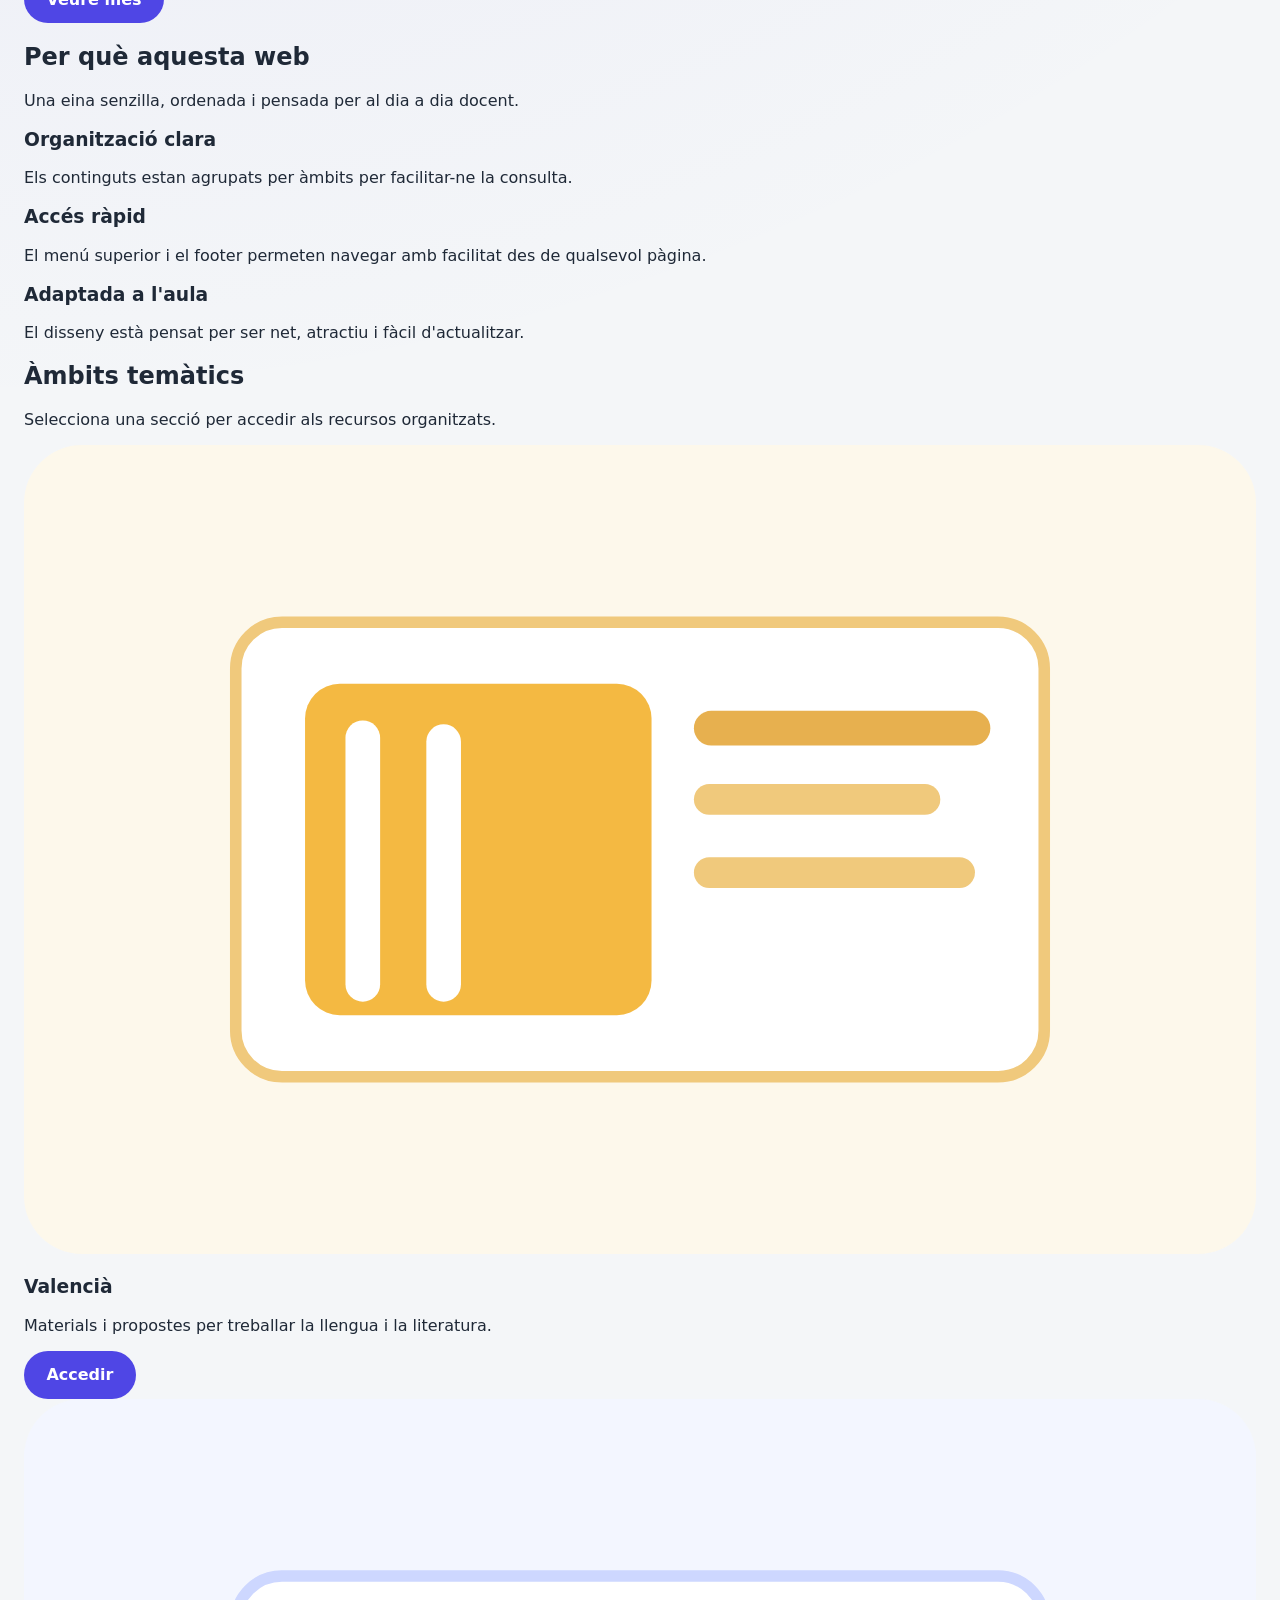
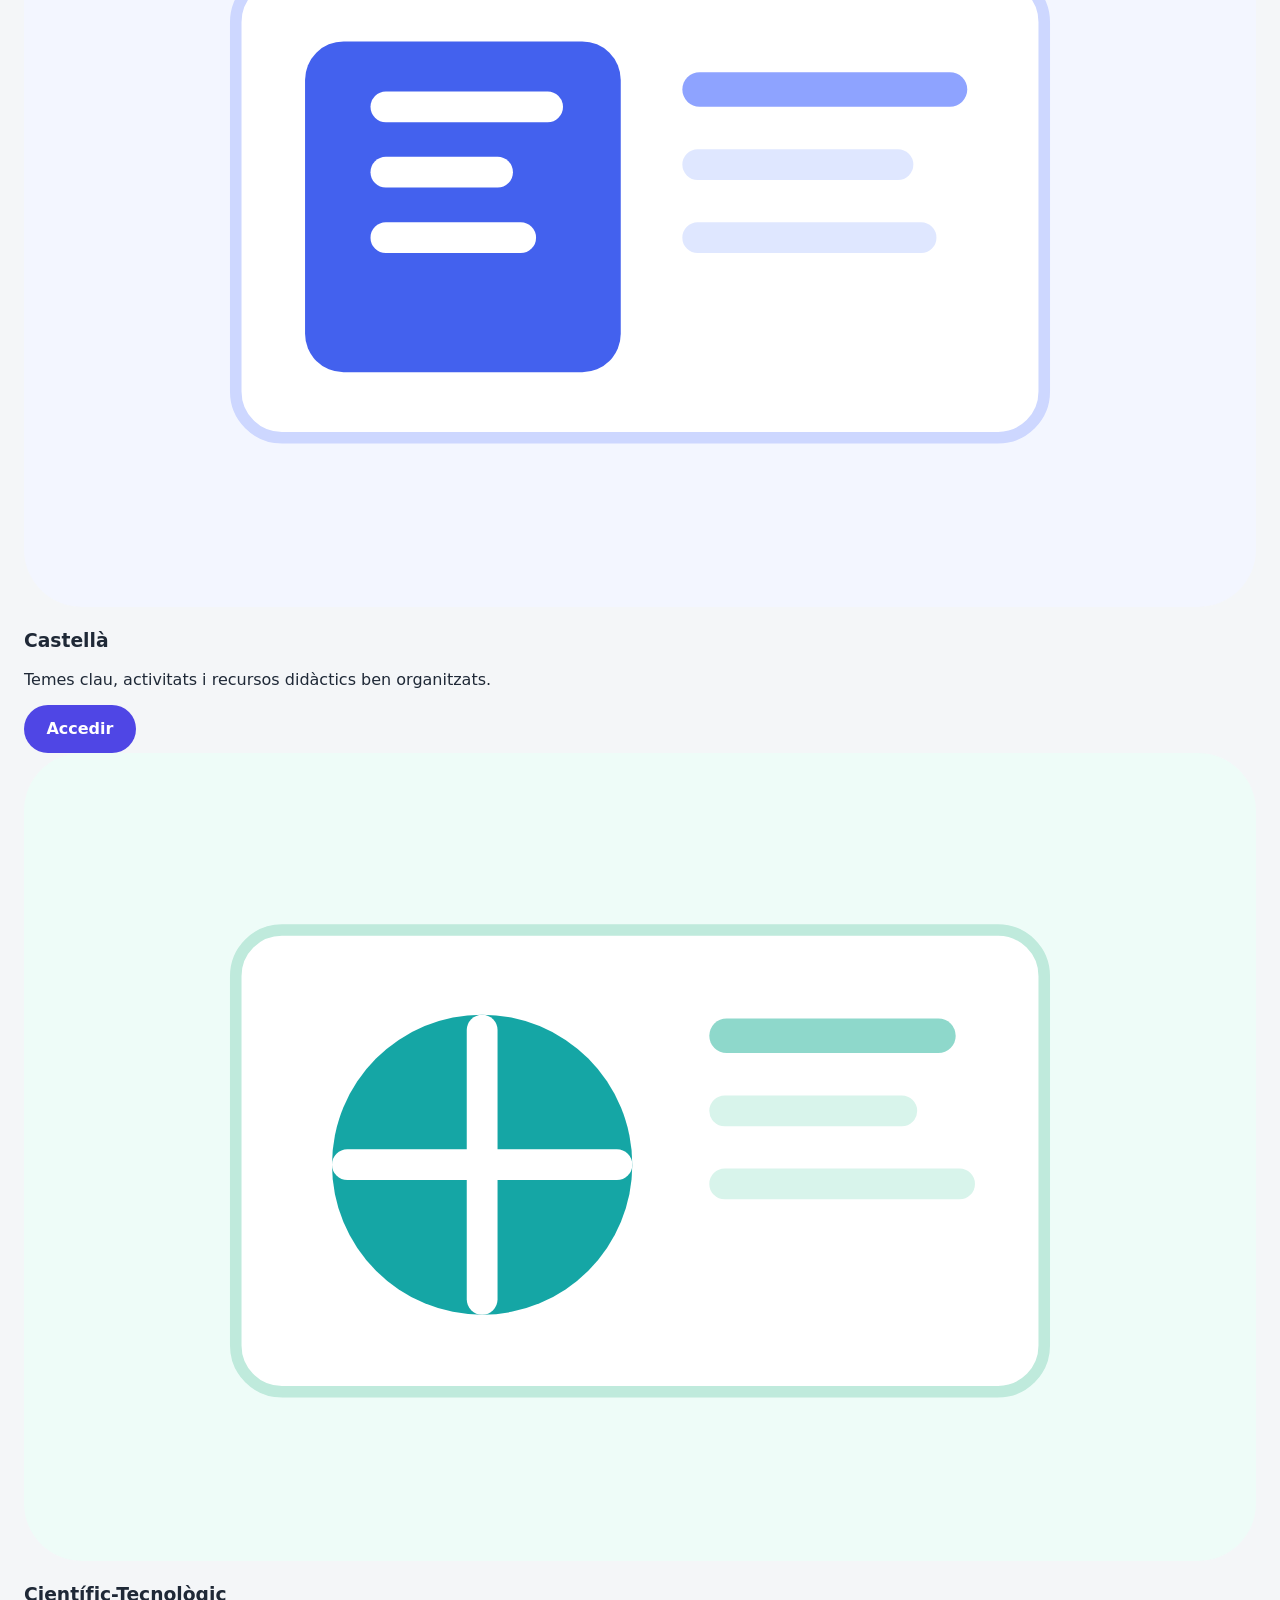
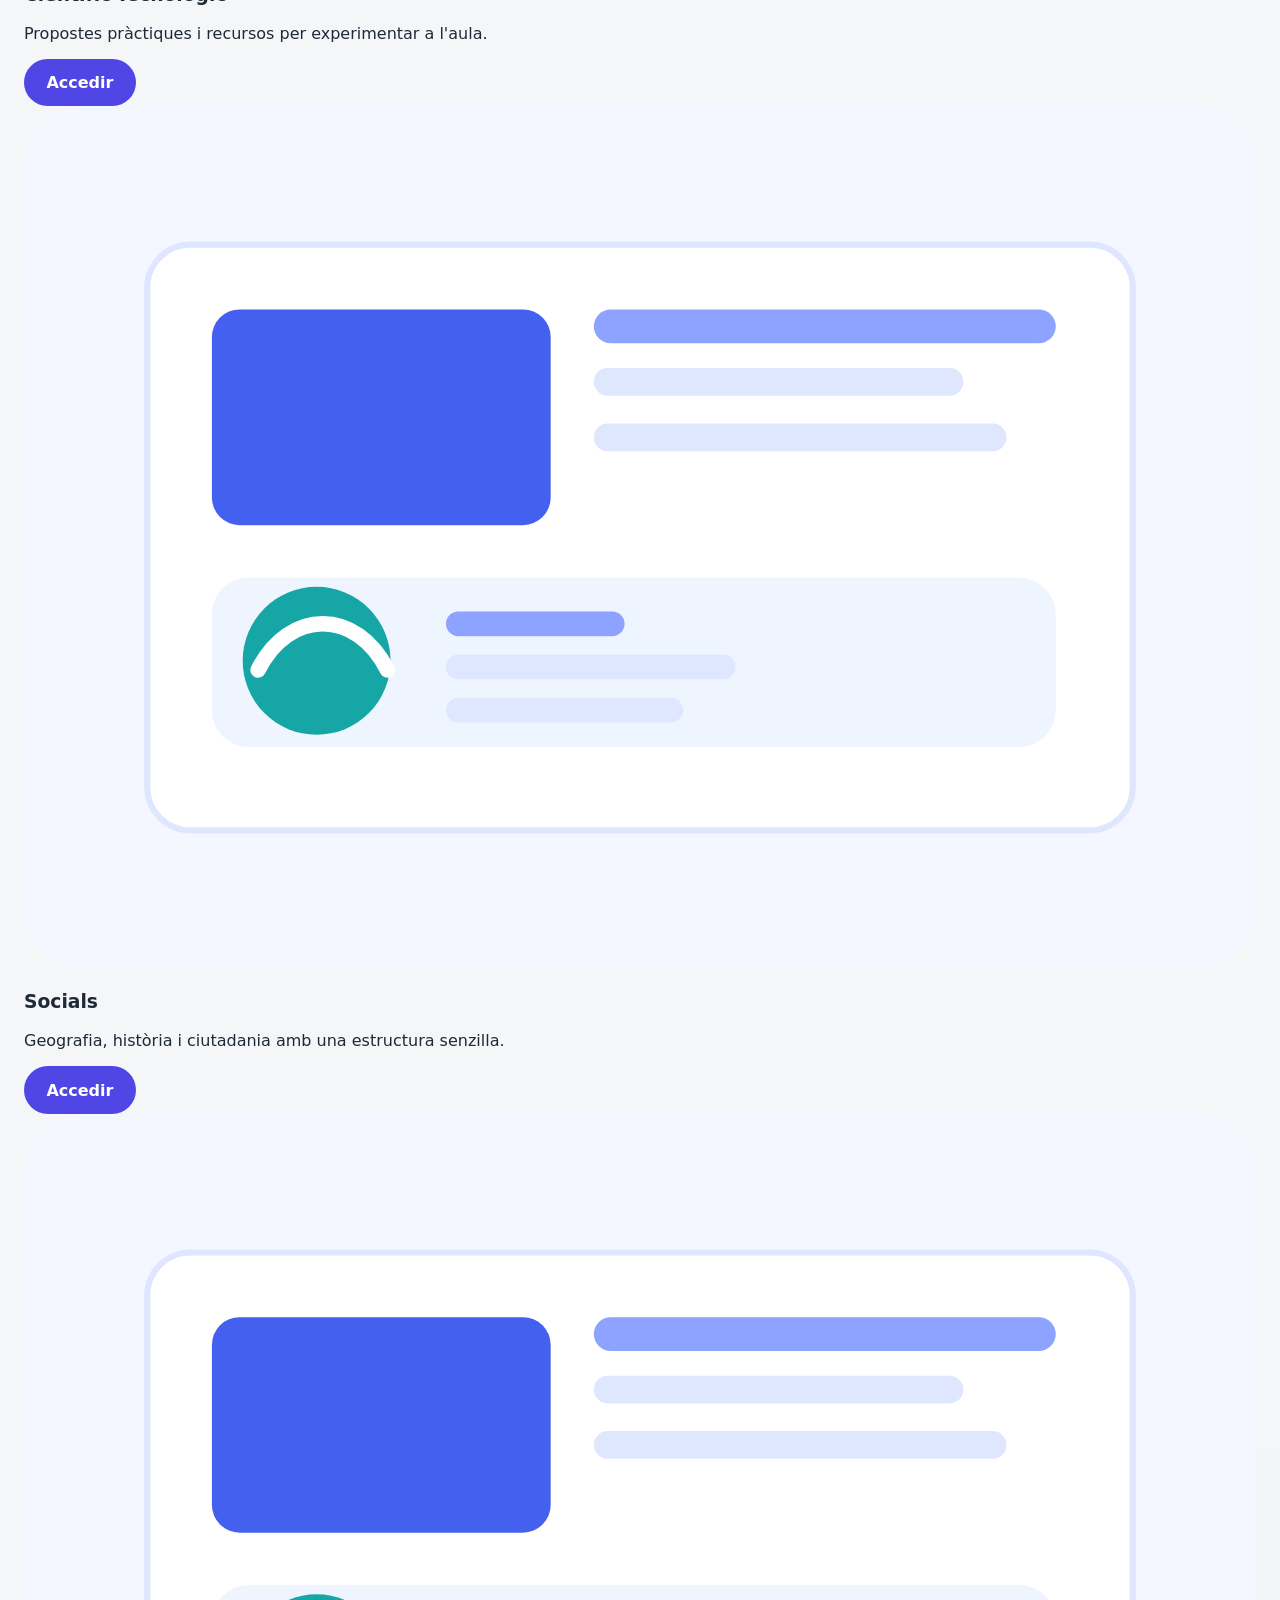
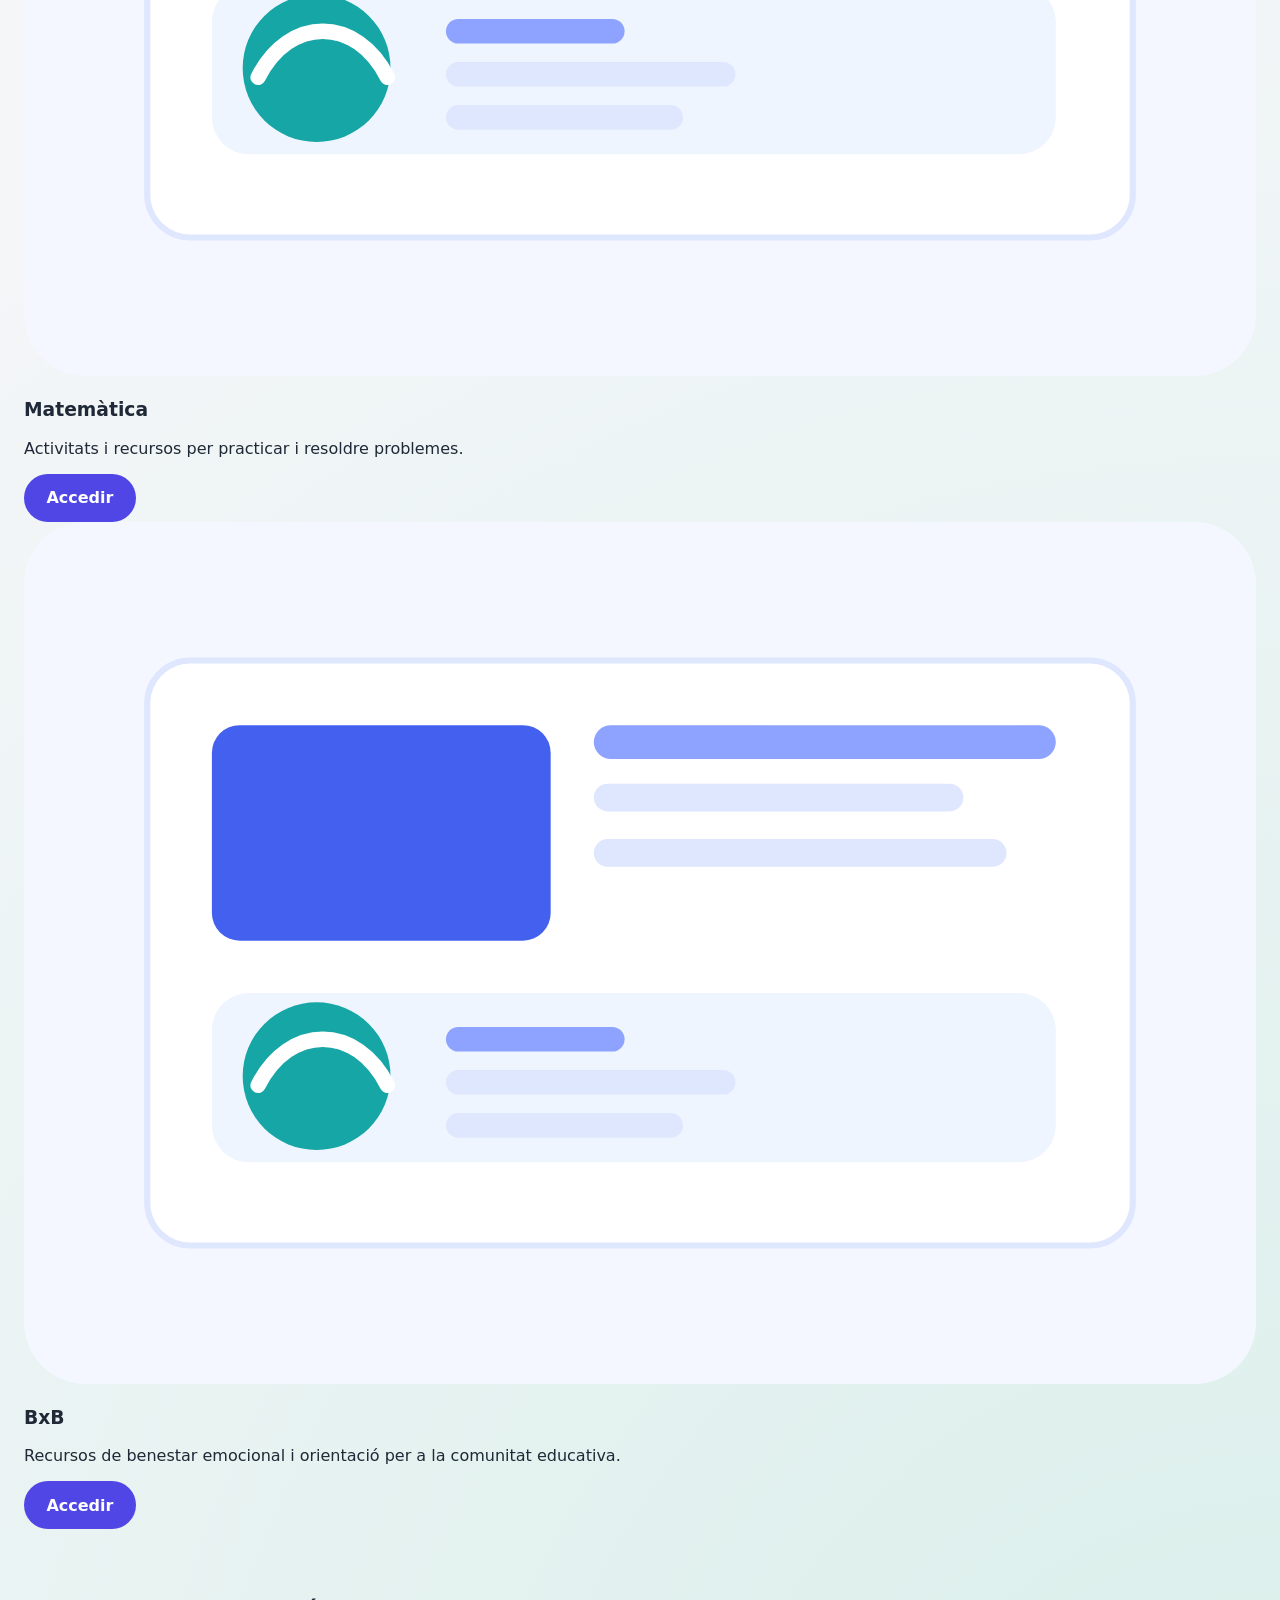
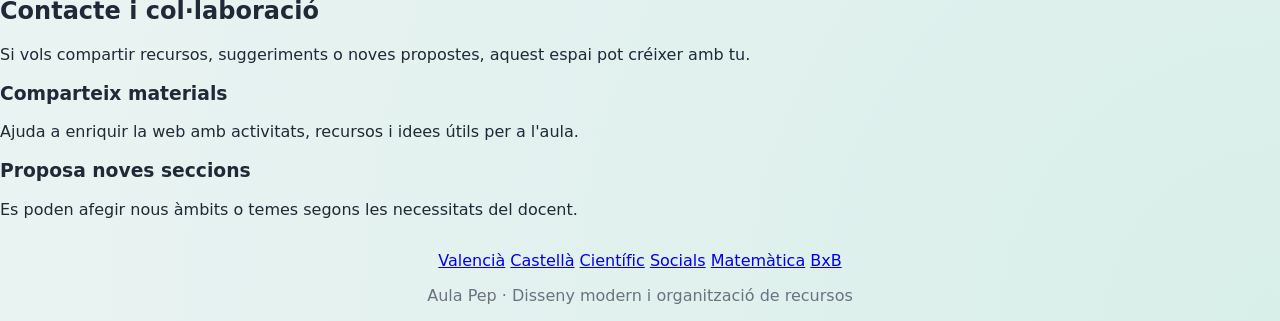
==== commit ecb23f0c: "Update index.html" ====
--- a/index.html
+++ b/index.html
@@ -47,7 +47,7 @@
           </div>
         </div>
         <div class="hero-media">
-          <img src="assets/images/hero-home.svg" alt="Il·lustració d'un espai de recursos escolars" />
+          <img src="assets/images/peplogo.jpg" alt="Il·lustració d'un espai de recursos escolars" />
         </div>
       </div>
     </header>
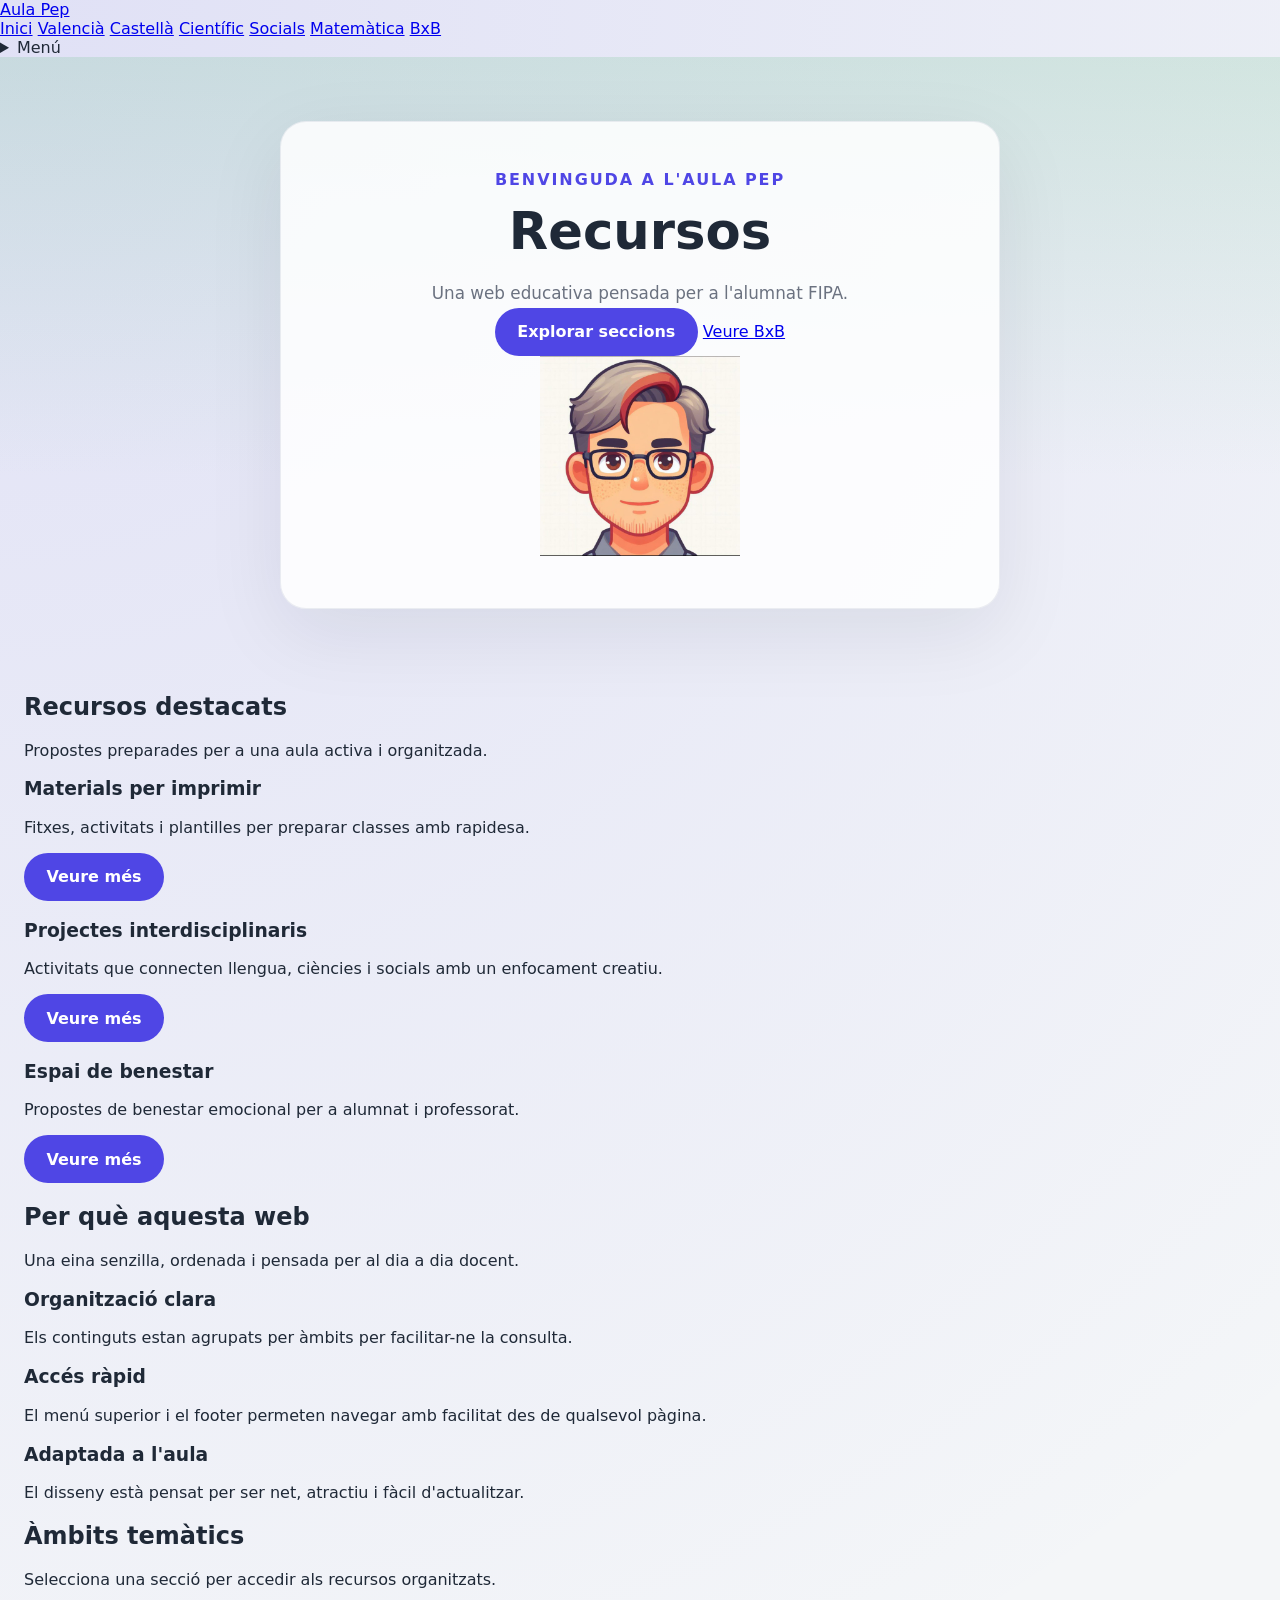
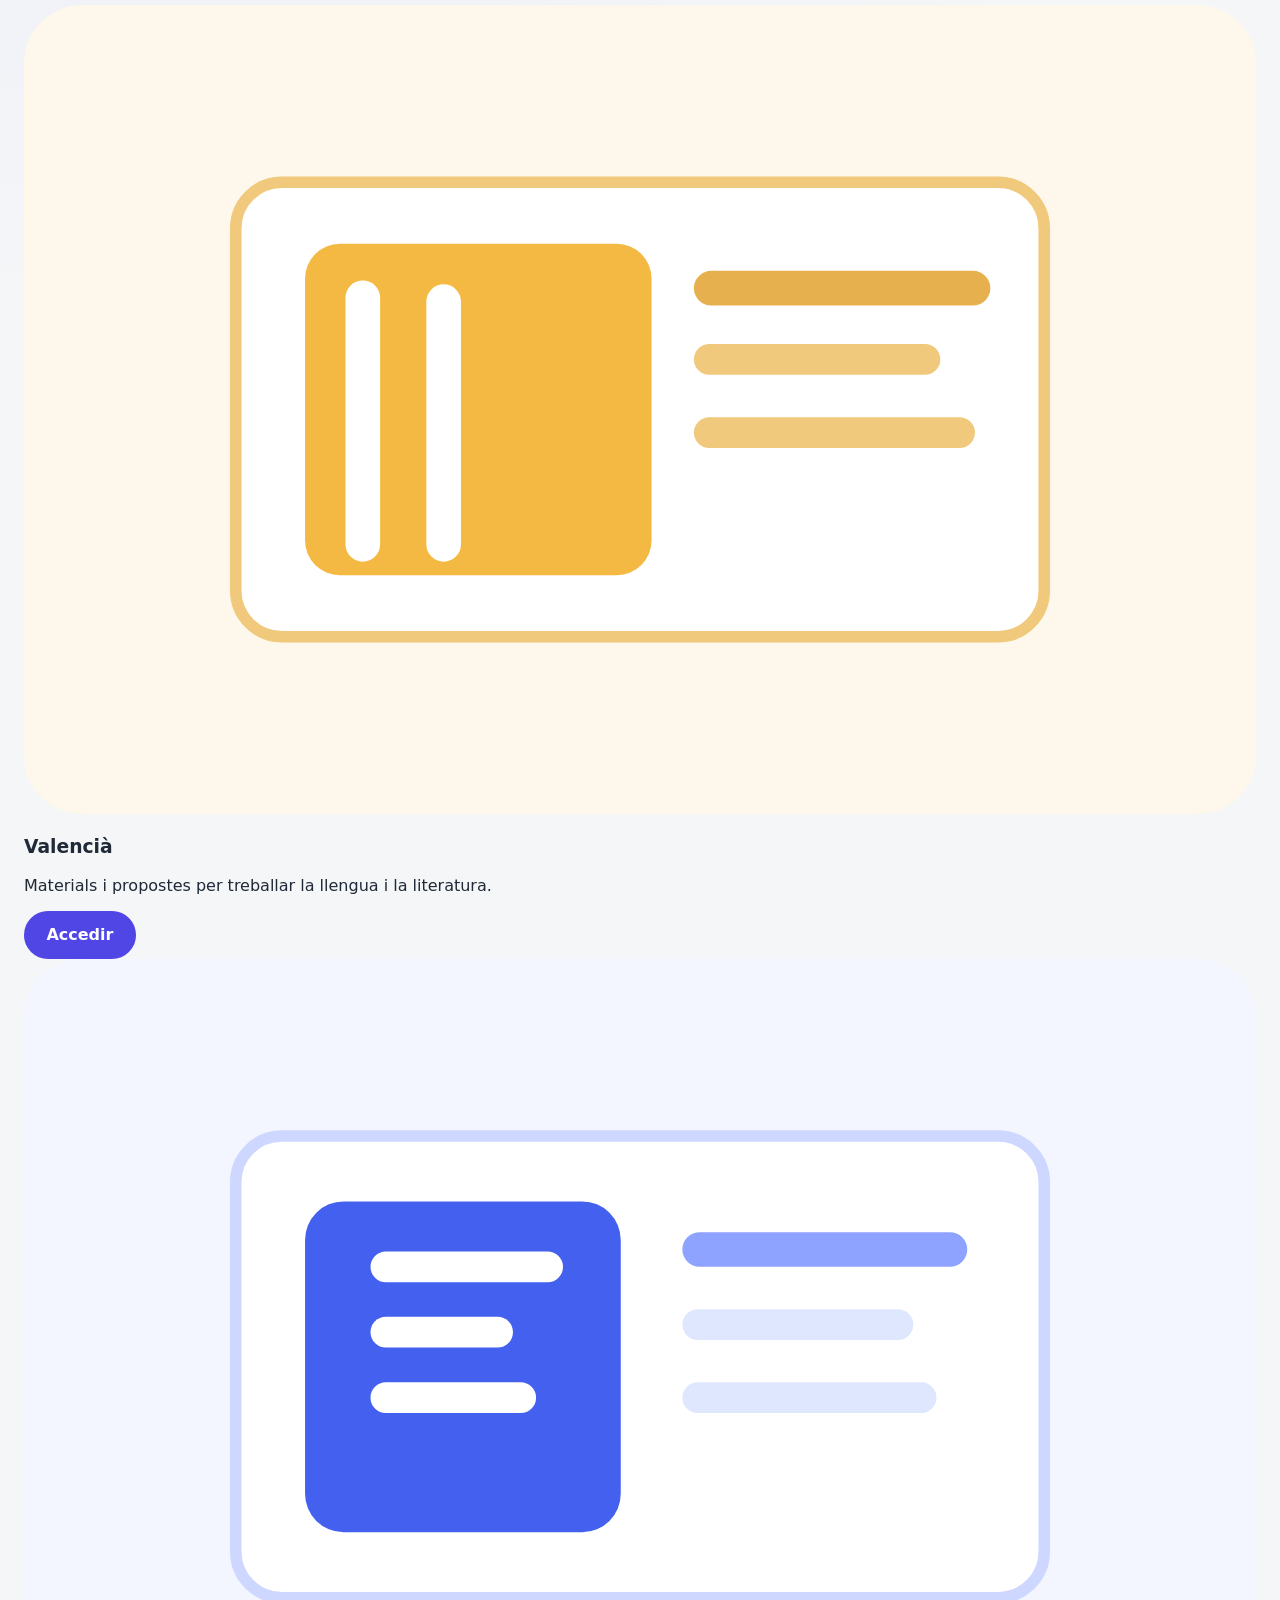
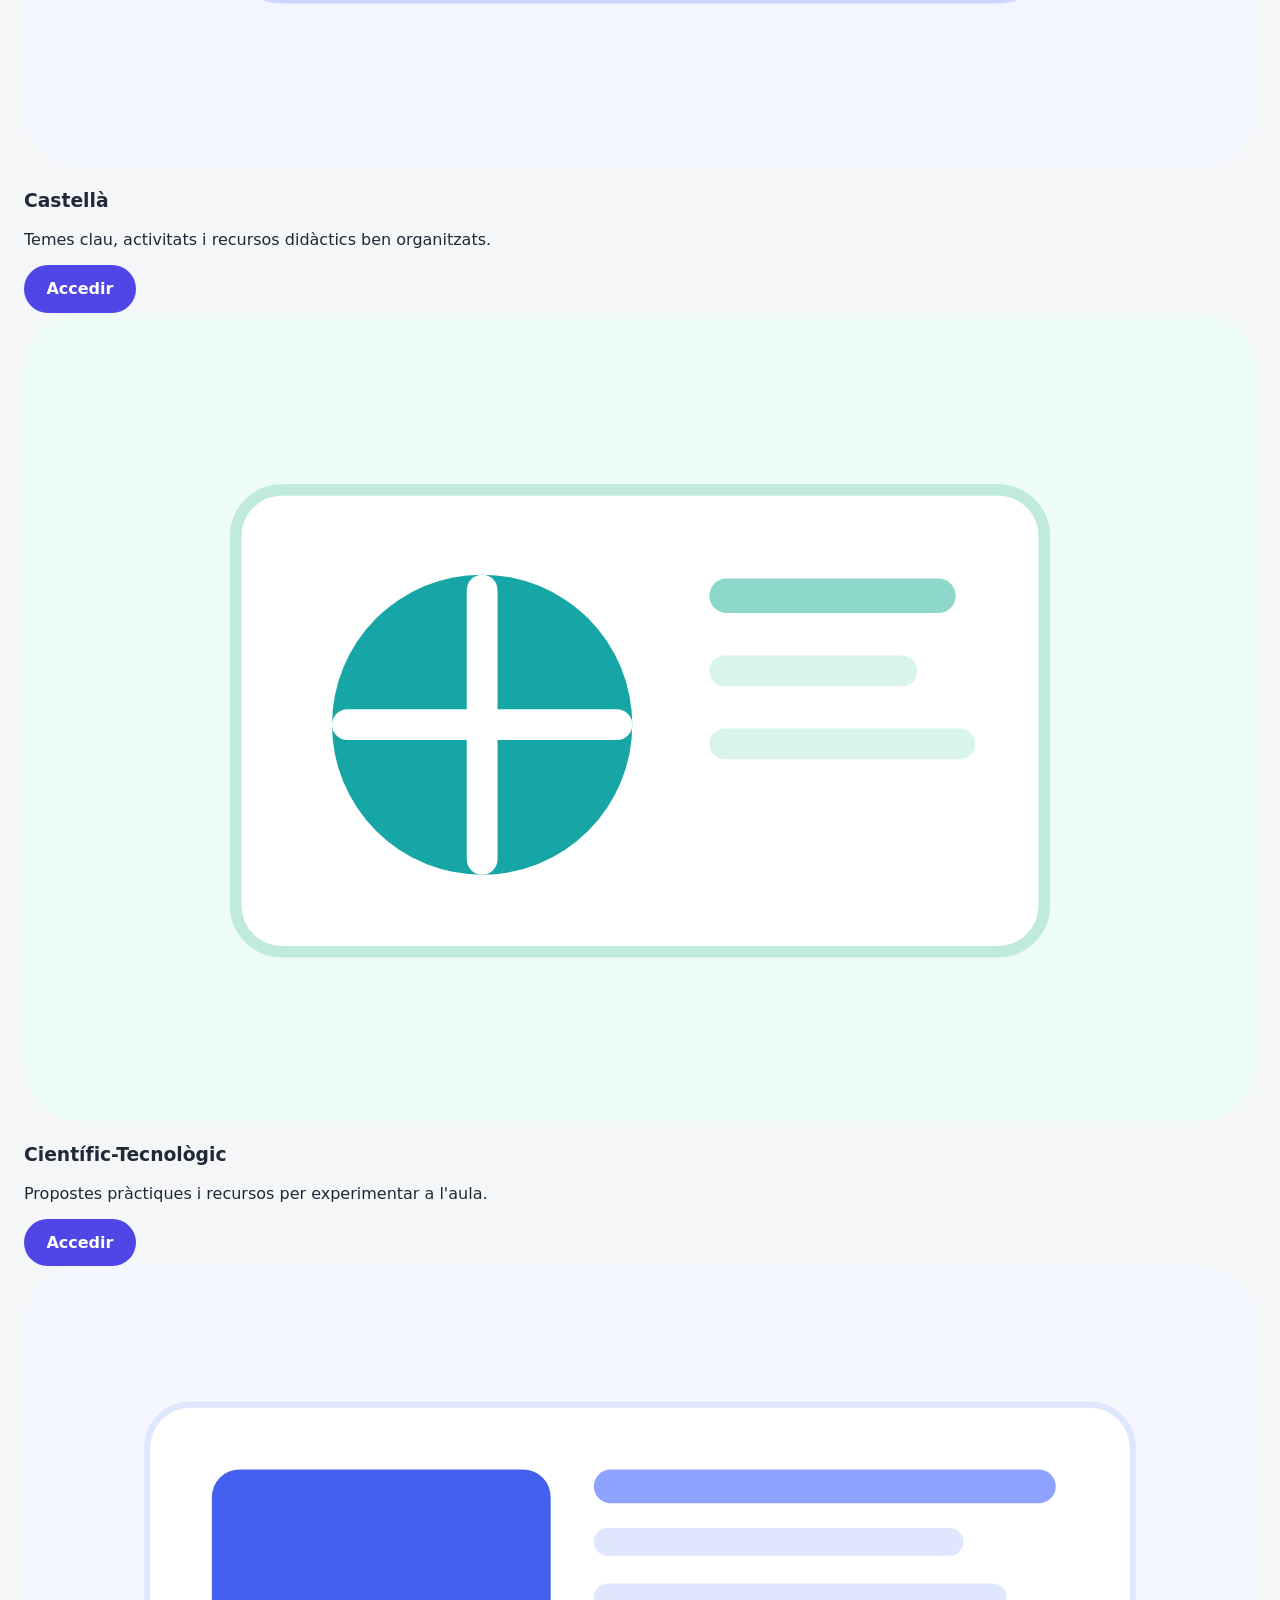
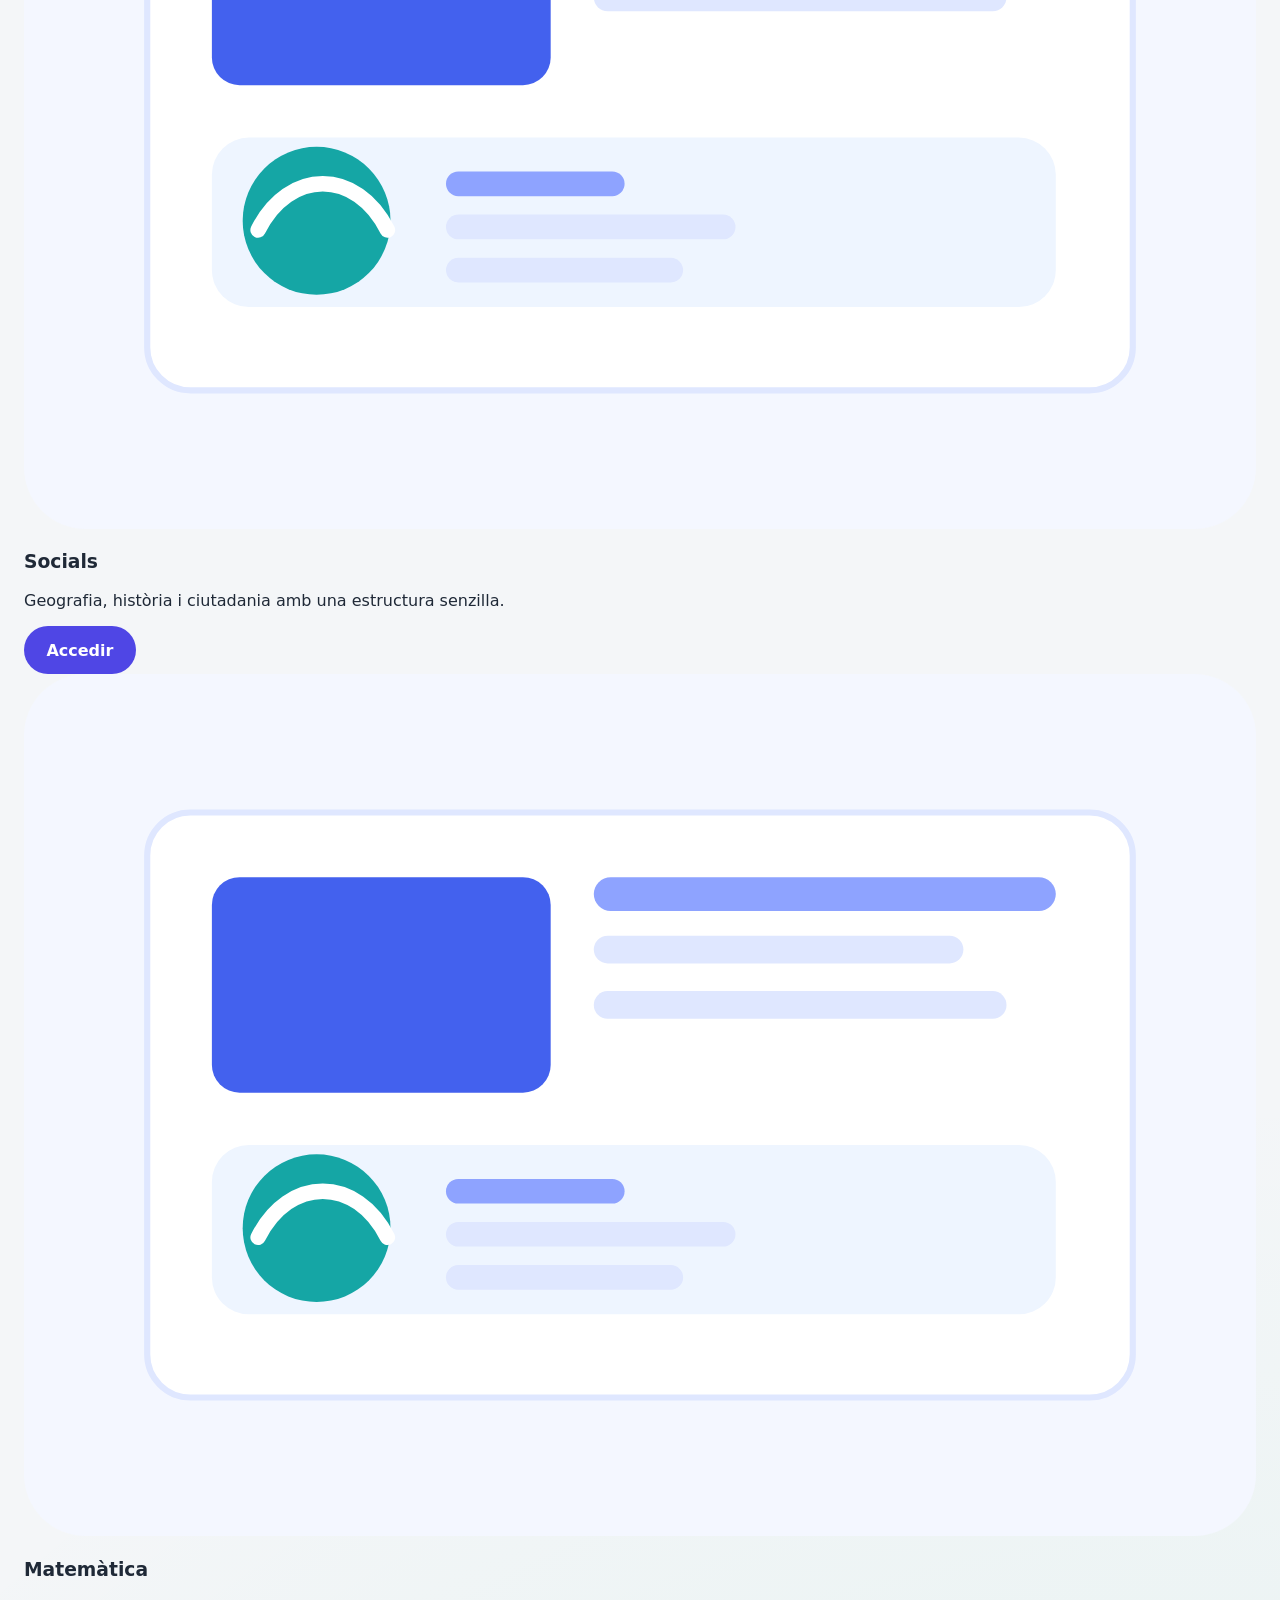
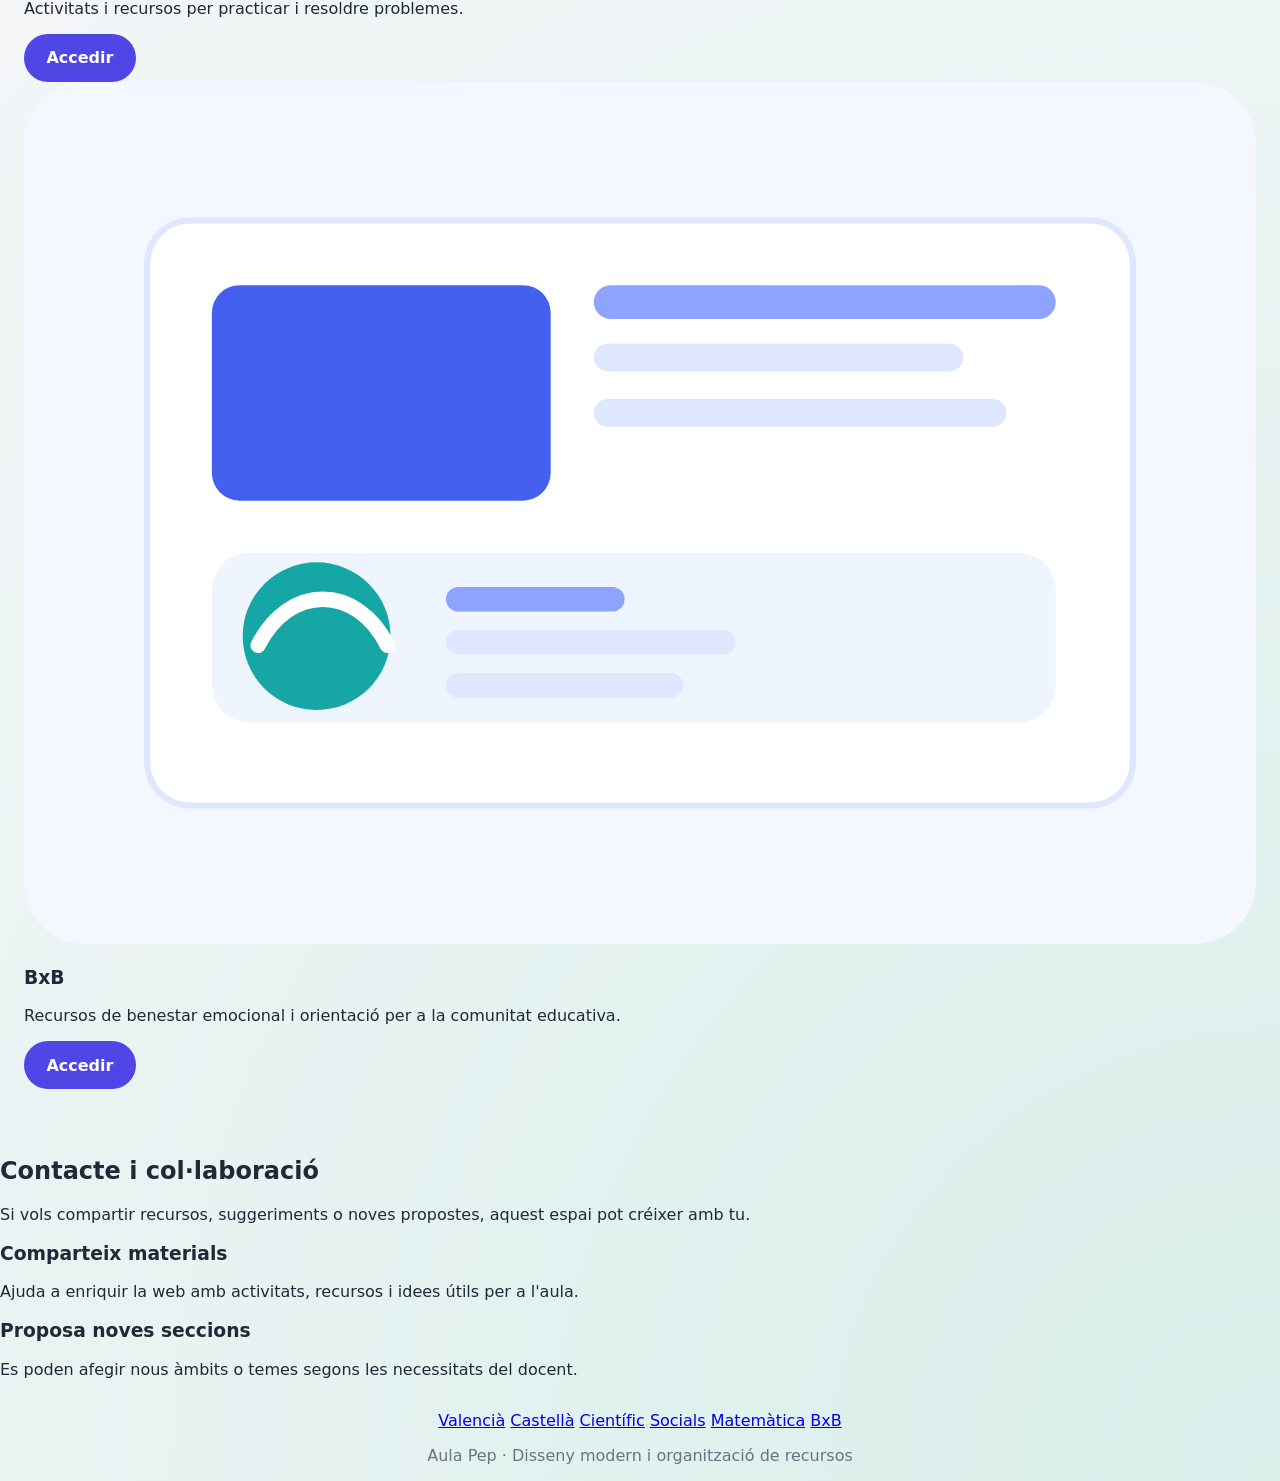
==== commit 3728b623: "Add width and height attributes to hero image" ====
--- a/index.html
+++ b/index.html
@@ -47,7 +47,7 @@
           </div>
         </div>
         <div class="hero-media">
-          <img src="assets/images/peplogo.jpg" alt="Il·lustració d'un espai de recursos escolars" />
+          <img src="assets/images/peplogo.jpg" alt="Il·lustració d'un espai de recursos escolars" width="200" height="200"/>
         </div>
       </div>
     </header>
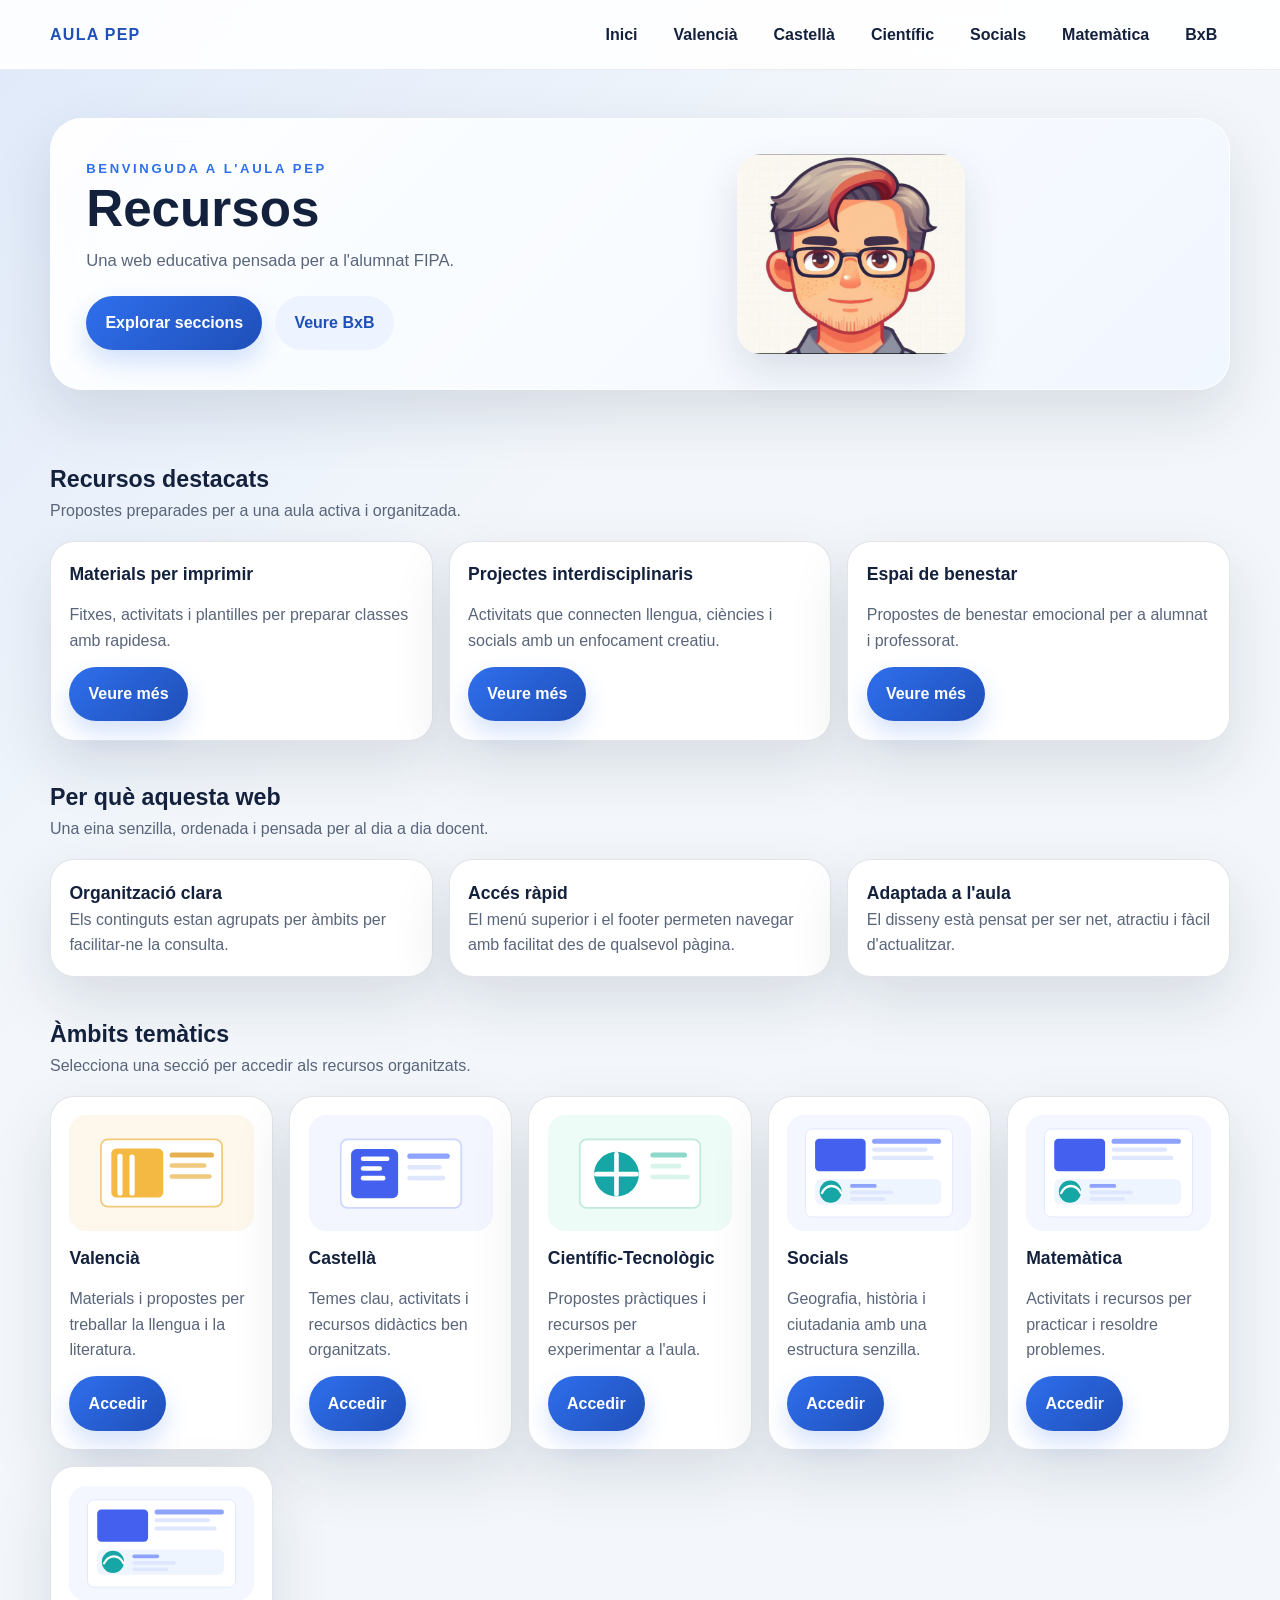
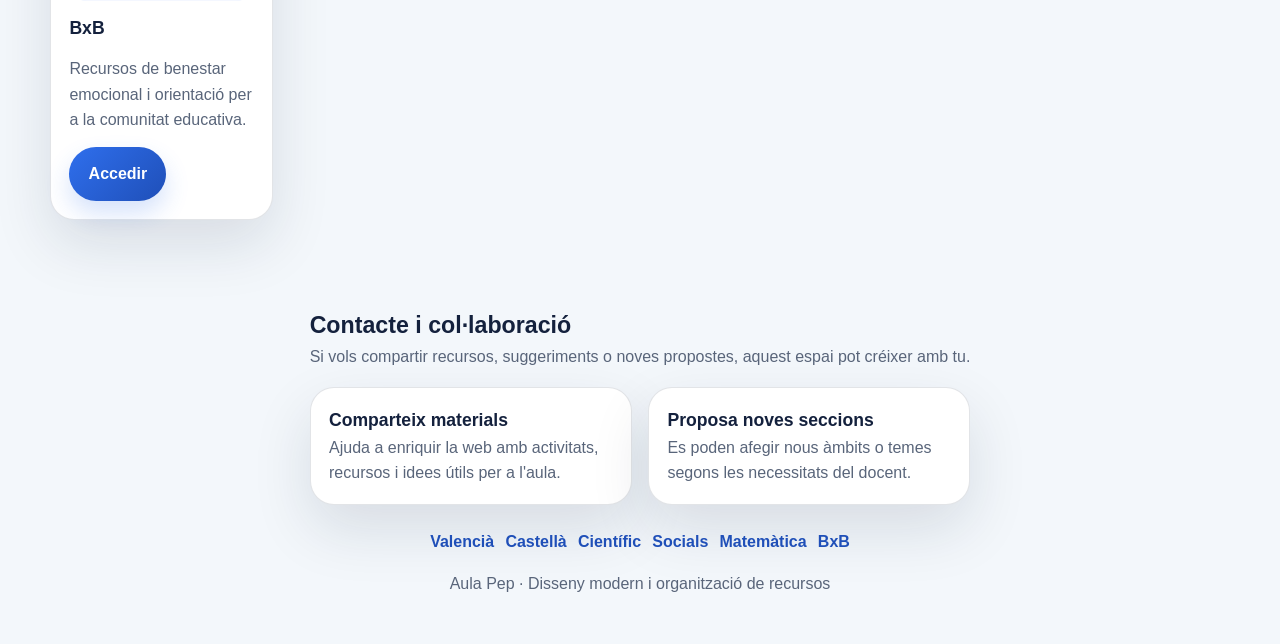
==== commit 1f96813a: "Fix img tag self-closing syntax in index.html" ====
--- a/index.html
+++ b/index.html
@@ -47,7 +47,7 @@
           </div>
         </div>
         <div class="hero-media">
-          <img src="assets/images/peplogo.jpg" alt="Il·lustració d'un espai de recursos escolars" width="200" height="200"/>
+          <img src="assets/images/peplogo.jpg" alt="Il·lustració d'un espai de recursos escolars" width="200" height="200">
         </div>
       </div>
     </header>
--- a/styles.css
+++ b/styles.css
@@ -1,97 +1,353 @@
 :root {
   color-scheme: light;
-  --bg: #f4f6f8;
+  --bg: #f3f7fb;
   --surface: #ffffff;
-  --surface-strong: #eef2f5;
-  --text: #1f2937;
-  --muted: #6b7280;
-  --accent: #4f46e5;
-  --accent-soft: #eef2ff;
-  --shadow: 0 24px 80px rgba(15, 23, 42, 0.08);
-  --radius: 26px;
+  --surface-soft: #eef4ff;
+  --text: #14213d;
+  --muted: #59657a;
+  --accent: #2f6fed;
+  --accent-strong: #1f4fb8;
+  --accent-alt: #16a085;
+  --border: rgba(20, 33, 61, 0.12);
+  --shadow: 0 24px 60px rgba(20, 33, 61, 0.12);
+  --radius: 24px;
 }
 
 * {
   box-sizing: border-box;
 }
 
+html {
+  scroll-behavior: smooth;
+}
+
 body {
   margin: 0;
-  font-family: Inter, system-ui, -apple-system, BlinkMacSystemFont, "Segoe UI", sans-serif;
-  background: radial-gradient(circle at top left, rgba(79, 70, 229, 0.12), transparent 24%),
-              radial-gradient(circle at bottom right, rgba(16, 185, 129, 0.12), transparent 25%),
-              var(--bg);
+  font-family: Inter, "Segoe UI", Roboto, Helvetica, Arial, sans-serif;
+  line-height: 1.6;
   color: var(--text);
+  background: linear-gradient(135deg, rgba(47, 111, 237, 0.1), transparent 30%), var(--bg);
   min-height: 100vh;
+}
+
+a {
+  color: inherit;
 }
 
 img {
   max-width: 100%;
+  display: block;
+}
+
+.site-shell {
+  min-height: 100vh;
+  display: flex;
+  flex-direction: column;
+}
+
+.site-header {
+  position: sticky;
+  top: 0;
+  z-index: 1000;
+  padding: 0.85rem 1.25rem;
+  background: rgba(255, 255, 255, 0.9);
+  border-bottom: 1px solid rgba(20, 33, 61, 0.08);
+  backdrop-filter: blur(12px);
+}
+
+.top-nav {
+  max-width: 1180px;
+  margin: 0 auto;
+  display: flex;
+  align-items: center;
+  justify-content: space-between;
+  gap: 1rem;
+}
+
+.nav-brand {
+  font-size: 1rem;
+  font-weight: 800;
+  color: var(--accent-strong);
+  text-decoration: none;
+  letter-spacing: 0.08em;
+  text-transform: uppercase;
+}
+
+.nav-links {
+  display: flex;
+  flex-wrap: wrap;
+  gap: 0.65rem;
+}
+
+.nav-links a {
+  padding: 0.5rem 0.8rem;
+  border-radius: 999px;
+  color: var(--text);
+  text-decoration: none;
+  font-weight: 600;
+  transition: background 0.2s ease, color 0.2s ease;
+}
+
+.nav-links a:hover,
+.nav-links a:focus-visible {
+  background: var(--surface-soft);
+  color: var(--accent-strong);
+}
+
+.mobile-nav {
+  display: none;
+}
+
+.mobile-nav summary {
+  list-style: none;
+  cursor: pointer;
+  padding: 0.55rem 0.8rem;
+  border-radius: 999px;
+  background: var(--surface-soft);
+  color: var(--accent-strong);
+  font-weight: 700;
+}
+
+.mobile-nav summary::-webkit-details-marker {
+  display: none;
+}
+
+.mobile-nav__links {
+  display: grid;
+  gap: 0.35rem;
+  margin-top: 0.55rem;
+  padding: 0.7rem;
+  border-radius: 16px;
+  background: rgba(255, 255, 255, 0.92);
+  box-shadow: 0 10px 24px rgba(20, 33, 61, 0.08);
+}
+
+.mobile-nav__links a {
+  color: var(--text);
+  text-decoration: none;
+  font-weight: 600;
 }
 
 .hero {
-  padding: 4rem 1.5rem 3rem;
-  text-align: center;
-  background: linear-gradient(180deg, rgba(102, 190, 133, 0.2), transparent 70%);
+  padding: 3rem 1.25rem 2rem;
 }
 
 .hero-content {
+  max-width: 1180px;
   margin: 0 auto;
-  max-width: 720px;
-  padding: 3rem 2rem;
-  background: rgba(255, 255, 255, 0.85);
-  border: 1px solid rgba(148, 163, 184, 0.18);
+  display: grid;
+  grid-template-columns: 1.15fr 0.85fr;
+  gap: 2rem;
+  align-items: center;
+  padding: 2.2rem;
+  border-radius: calc(var(--radius) + 8px);
+  background: linear-gradient(135deg, rgba(255,255,255,0.95), rgba(240,246,255,0.95));
+  border: 1px solid rgba(255, 255, 255, 0.78);
+  box-shadow: var(--shadow);
+  backdrop-filter: blur(16px);
+}
+
+.hero-text h1 {
+  margin: 0.2rem 0 0.8rem;
+  font-size: clamp(2.3rem, 4vw, 3.6rem);
+  line-height: 1.05;
+}
+
+.eyebrow {
+  margin: 0;
+  color: var(--accent);
+  font-size: 0.82rem;
+  font-weight: 800;
+  letter-spacing: 0.2em;
+  text-transform: uppercase;
+}
+
+.subtitle {
+  margin: 0;
+  max-width: 640px;
+  color: var(--muted);
+  font-size: 1.04rem;
+}
+
+.hero-actions {
+  display: flex;
+  flex-wrap: wrap;
+  gap: 0.8rem;
+  margin-top: 1.3rem;
+}
+
+.button,
+.button-secondary {
+  display: inline-flex;
+  align-items: center;
+  justify-content: center;
+  padding: 0.9rem 1.2rem;
+  border-radius: 999px;
+  text-decoration: none;
+  font-weight: 700;
+  transition: transform 0.2s ease, box-shadow 0.2s ease, background 0.2s ease;
+}
+
+.button {
+  background: linear-gradient(135deg, var(--accent), var(--accent-strong));
+  color: #fff;
+  box-shadow: 0 12px 24px rgba(47, 111, 237, 0.2);
+}
+
+.button-secondary {
+  background: var(--surface-soft);
+  color: var(--accent-strong);
+}
+
+.button:hover,
+.button:focus-visible,
+.button-secondary:hover,
+.button-secondary:focus-visible {
+  transform: translateY(-2px);
+}
+
+.hero-media img {
+  width: 50%;
+  border-radius: var(--radius);
+  box-shadow: 0 18px 40px rgba(20, 33, 61, 0.12);
+}
+
+main {
+  flex: 1;
+  padding: 0 1.25rem 3rem;
+}
+
+.section-block,
+.content-page {
+  max-width: 1180px;
+  margin: 0 auto;
+}
+
+.section-block {
+  margin-top: 1rem;
+  padding: 1.4rem 0 0;
+}
+
+.section-heading {
+  display: flex;
+  justify-content: space-between;
+  align-items: end;
+  gap: 1rem;
+  margin-bottom: 1.1rem;
+}
+
+.section-heading h2 {
+  margin: 0;
+  font-size: 1.45rem;
+}
+
+.section-heading p {
+  margin: 0;
+  color: var(--muted);
+}
+
+.card-grid {
+  display: grid;
+  gap: 1rem;
+  grid-template-columns: repeat(auto-fit, minmax(220px, 1fr));
+}
+
+.feature-card,
+.panel-card,
+.info-card {
+  padding: 1.15rem;
+  background: var(--surface);
+  border: 1px solid var(--border);
   border-radius: var(--radius);
   box-shadow: var(--shadow);
 }
 
-.eyebrow {
-  margin: 0 0 1rem;
+.feature-card:hover,
+.info-card:hover {
+  transform: translateY(-3px);
+  transition: transform 0.2s ease;
+}
+
+.feature-card {
+  display: flex;
+  flex-direction: column;
+  gap: 0.85rem;
+}
+
+.feature-card__image {
+  border-radius: 18px;
+  overflow: hidden;
+  aspect-ratio: 16 / 10;
+  background: var(--surface-soft);
+}
+
+.feature-card__image img {
+  width: 100%;
+  height: 100%;
+  object-fit: cover;
+}
+
+.feature-card h3,
+.panel-card h3,
+.info-card h3 {
+  margin: 0;
+  font-size: 1.1rem;
+}
+
+.feature-card p,
+.panel-card p,
+.info-card p {
+  margin: 0;
+  color: var(--muted);
+}
+
+.feature-card .button,
+.panel-card .button {
+  margin-top: auto;
+  width: fit-content;
+}
+
+.page-hero {
+  max-width: 1180px;
+  margin: 1.4rem auto 0;
+  padding: 2rem 1.25rem 0;
+  display: grid;
+  grid-template-columns: 1.1fr 0.9fr;
+  gap: 1.5rem;
+  align-items: center;
+}
+
+.page-hero__content {
+  padding: 1.8rem;
+  border-radius: calc(var(--radius) + 8px);
+  background: linear-gradient(135deg, rgba(255,255,255,0.94), rgba(240,246,255,0.96));
+  border: 1px solid var(--border);
+  box-shadow: var(--shadow);
+}
+
+.back-link {
+  display: inline-flex;
+  align-items: center;
+  gap: 0.35rem;
+  margin-bottom: 1rem;
   color: var(--accent);
   font-weight: 700;
-  letter-spacing: 0.12em;
-  text-transform: uppercase;
-}
-
-h1 {
-  margin: 0;
-  font-size: clamp(2.75rem, 4vw, 4rem);
-  line-height: 1.03;
-}
-
-.subtitle {
-  margin: 1.25rem auto 0;
-  max-width: 600px;
-  color: var(--muted);
-  font-size: 1.05rem;
-  line-height: 1.8;
-}
-
-main {
-  padding: 1rem 1.5rem 3rem;
-}
-
-.bxb-page body,
-.bxb-page {
-  background: linear-gradient(180deg, #e8f6ea 0%, #f4fbf6 55%, #ffffff 100%);
-}
-
-.bxb-page .hero {
-  background: linear-gradient(180deg, rgba(102, 190, 133, 0.2), transparent 75%);
-}
-
-.bxb-page .content-page {
-  max-width: 960px;
-  margin: 0 auto;
-}
-
-.content-block {
-  margin-bottom: 2rem;
-  padding: 1.75rem;
-  background: rgba(255, 255, 255, 0.9);
-  border-radius: 28px;
-  border: 1px solid rgba(148, 163, 184, 0.16);
+  text-decoration: none;
+}
+
+.page-hero__media img {
+  border-radius: var(--radius);
   box-shadow: var(--shadow);
+}
+
+.content-page {
+  padding: 1.6rem 0 2rem;
+}
+
+.info-card-grid {
+  display: grid;
+  gap: 1rem;
+  grid-template-columns: repeat(auto-fit, minmax(240px, 1fr));
 }
 
 .image-gallery-block {
@@ -127,115 +383,67 @@
   font-weight: 600;
 }
 
-.tabs-section {
-  max-width: 1120px;
-  margin: 0 auto;
-}
-
-.tabs-header {
+.footer {
+  margin-top: auto;
+  padding: 1.5rem 1.25rem 2rem;
+  text-align: center;
+  color: var(--muted);
+}
+
+.footer-links {
   display: flex;
   flex-wrap: wrap;
-  align-items: flex-end;
-  justify-content: space-between;
-  gap: 1rem;
-  margin-bottom: 1.5rem;
-}
-
-.tabs-header h2 {
-  margin: 0;
-  font-size: 1.7rem;
-}
-
-.tabs-header p {
-  margin: 0;
-  color: var(--muted);
-}
-
-.tabs {
-  display: grid;
-  grid-template-columns: repeat(auto-fit, minmax(140px, 1fr));
-  gap: 0.9rem;
-  margin-bottom: 2rem;
-}
-
-.tab {
-  display: inline-flex;
-  align-items: center;
   justify-content: center;
-  padding: 0.95rem 1rem;
-  border-radius: 999px;
-  background: #fff;
-  color: var(--text);
-  text-decoration: none;
-  border: 1px solid rgba(148, 163, 184, 0.2);
-  transition: transform 0.2s ease, box-shadow 0.2s ease, border-color 0.2s ease;
-}
-
-.tab:hover,
-.tab:focus-visible {
-  transform: translateY(-2px);
-  border-color: rgba(79, 70, 229, 0.32);
-  box-shadow: 0 14px 30px rgba(79, 70, 229, 0.1);
-}
-
-.panel-grid {
-  display: grid;
-  gap: 1.25rem;
-  grid-template-columns: repeat(auto-fit, minmax(220px, 1fr));
-}
-
-.panel {
-  background: var(--surface);
-  border-radius: 28px;
-  padding: 1.75rem;
-  border: 1px solid rgba(148, 163, 184, 0.16);
-  box-shadow: var(--shadow);
-  display: flex;
-  flex-direction: column;
-  justify-content: space-between;
-}
-
-.panel h3 {
-  margin: 0 0 0.75rem;
-  font-size: 1.25rem;
-}
-
-.panel p {
-  margin: 0 0 1.5rem;
-  color: var(--muted);
-  line-height: 1.75;
-}
-
-.button {
-  align-self: flex-start;
-  display: inline-flex;
-  padding: 0.9rem 1.4rem;
-  border-radius: 999px;
-  background: var(--accent);
-  color: white;
+  gap: 0.7rem;
+  margin-bottom: 0.7rem;
+}
+
+.footer-links a {
+  color: var(--accent-strong);
   text-decoration: none;
   font-weight: 600;
-  transition: background 0.2s ease, transform 0.2s ease;
-}
-
-.button:hover,
-.button:focus-visible {
-  background: #4338ca;
-  transform: translateY(-1px);
-}
-
-.footer {
-  text-align: center;
-  margin-top: 2rem;
-  color: var(--muted);
-}
-
-@media (max-width: 720px) {
-  .hero-content {
-    padding: 2rem 1.2rem;
-  }
-
-  .tabs-header {
+}
+
+@media (max-width: 860px) {
+  .hero-content,
+  .page-hero {
+    grid-template-columns: 1fr;
+  }
+
+  .hero {
+    padding-top: 1.4rem;
+  }
+}
+
+@media (max-width: 640px) {
+  .site-header {
+    padding: 0.7rem 1rem;
+  }
+
+  .top-nav {
+    flex-direction: column;
     align-items: flex-start;
   }
-}
+
+  .nav-links {
+    display: none;
+  }
+
+  .mobile-nav {
+    display: block;
+    width: 100%;
+  }
+
+  .hero-content,
+  .page-hero__content,
+  .feature-card,
+  .panel-card,
+  .info-card {
+    padding: 1rem;
+  }
+
+  .section-heading {
+    flex-direction: column;
+    align-items: flex-start;
+  }
+}
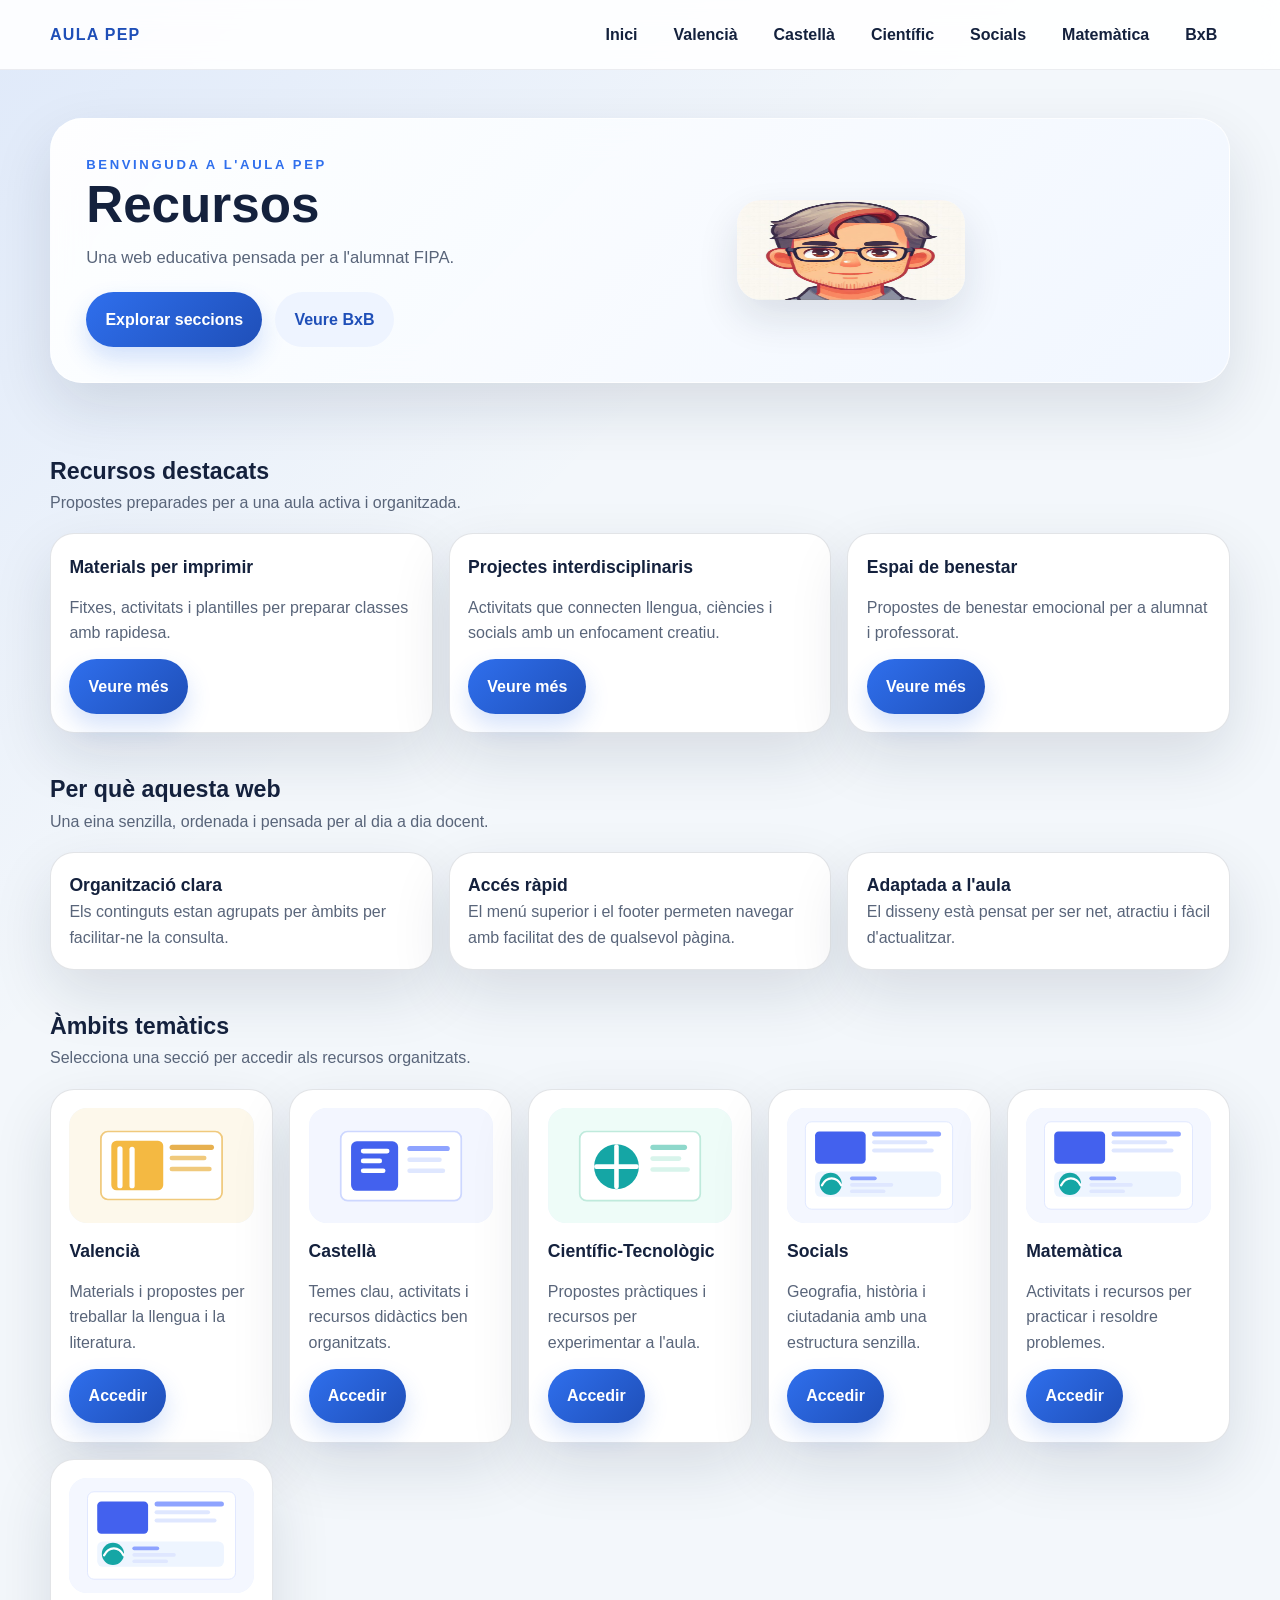
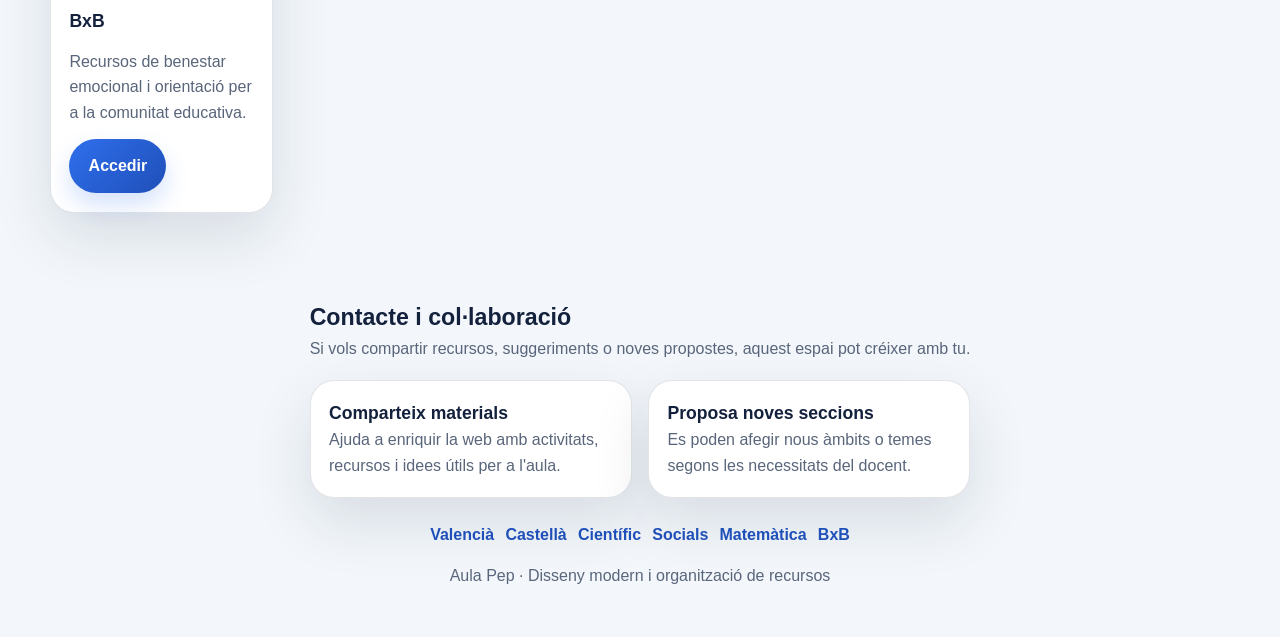
==== commit fbce4a2c: "Resize logo image in index.html" ====
--- a/index.html
+++ b/index.html
@@ -47,7 +47,7 @@
           </div>
         </div>
         <div class="hero-media">
-          <img src="assets/images/peplogo.jpg" alt="Il·lustració d'un espai de recursos escolars" width="200" height="200">
+          <img src="assets/images/peplogo.jpg" alt="Il·lustració d'un espai de recursos escolars" width="100" height="100">
         </div>
       </div>
     </header>
